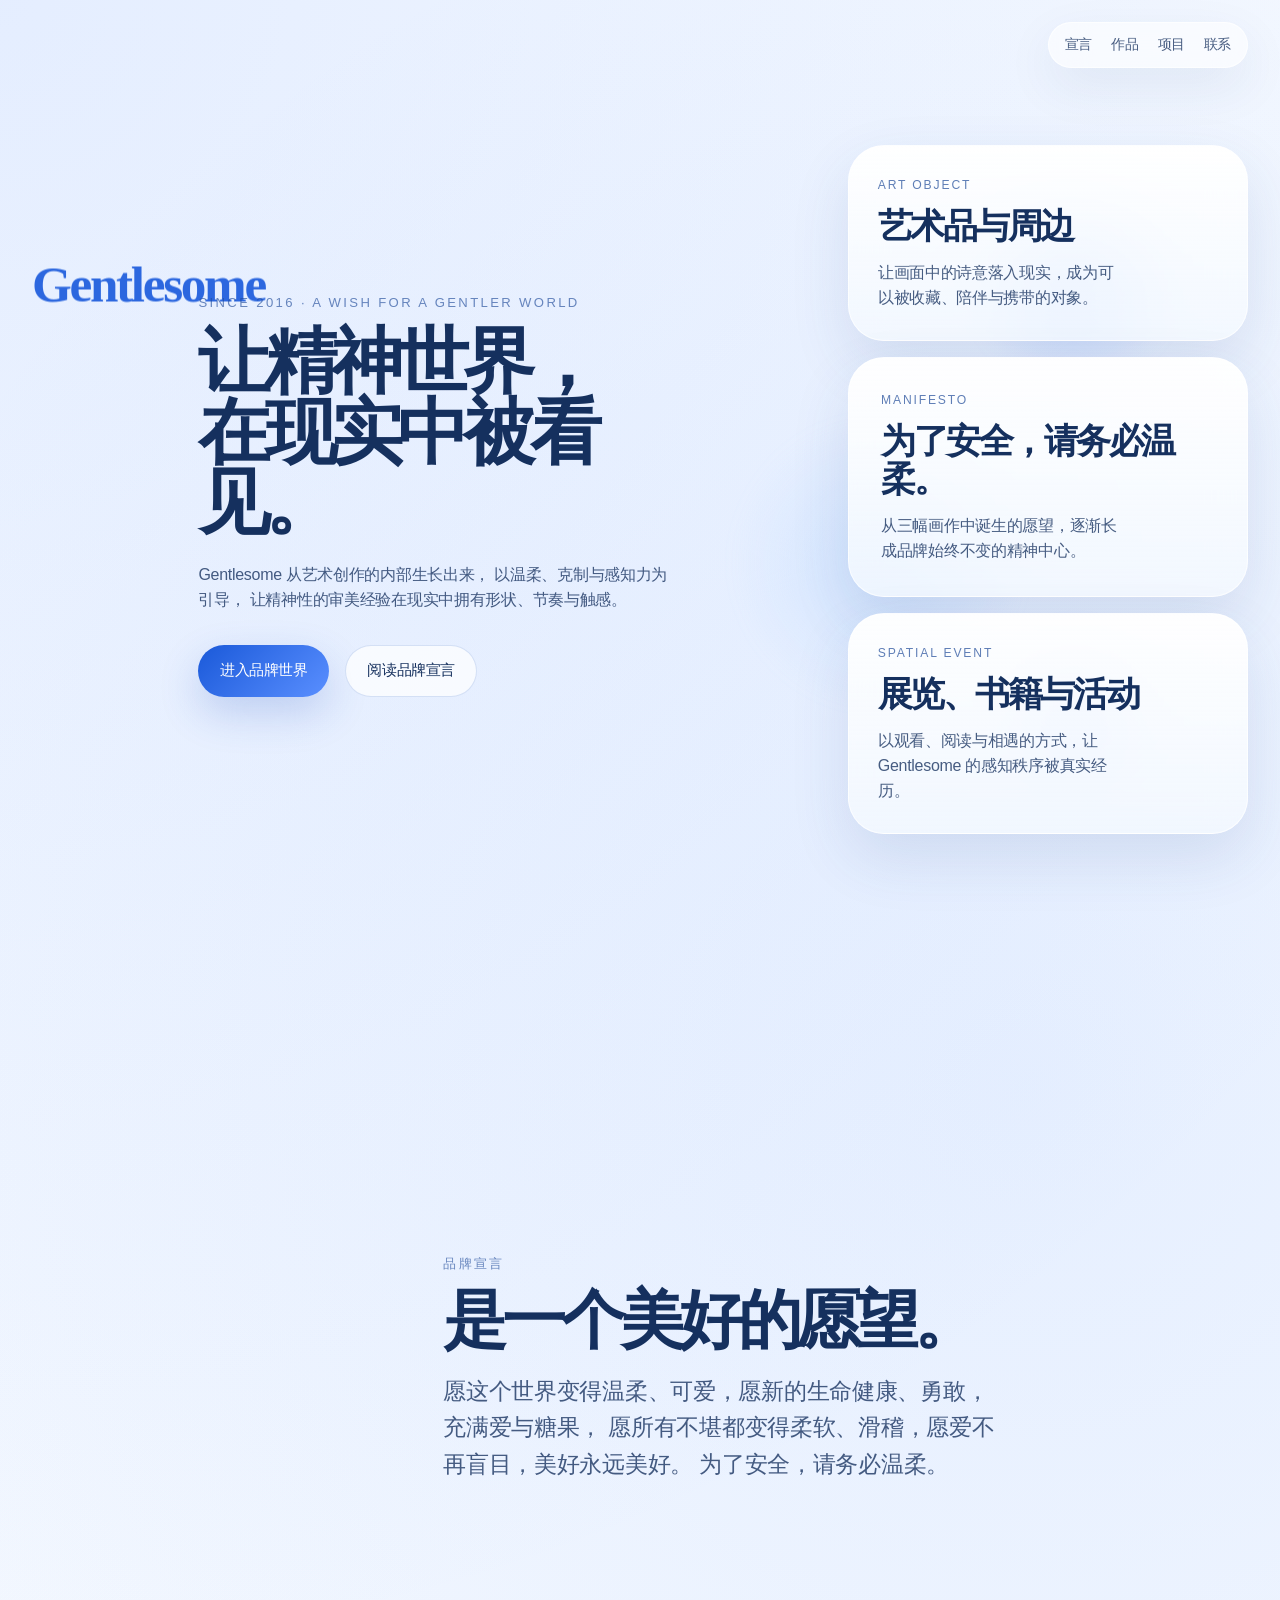
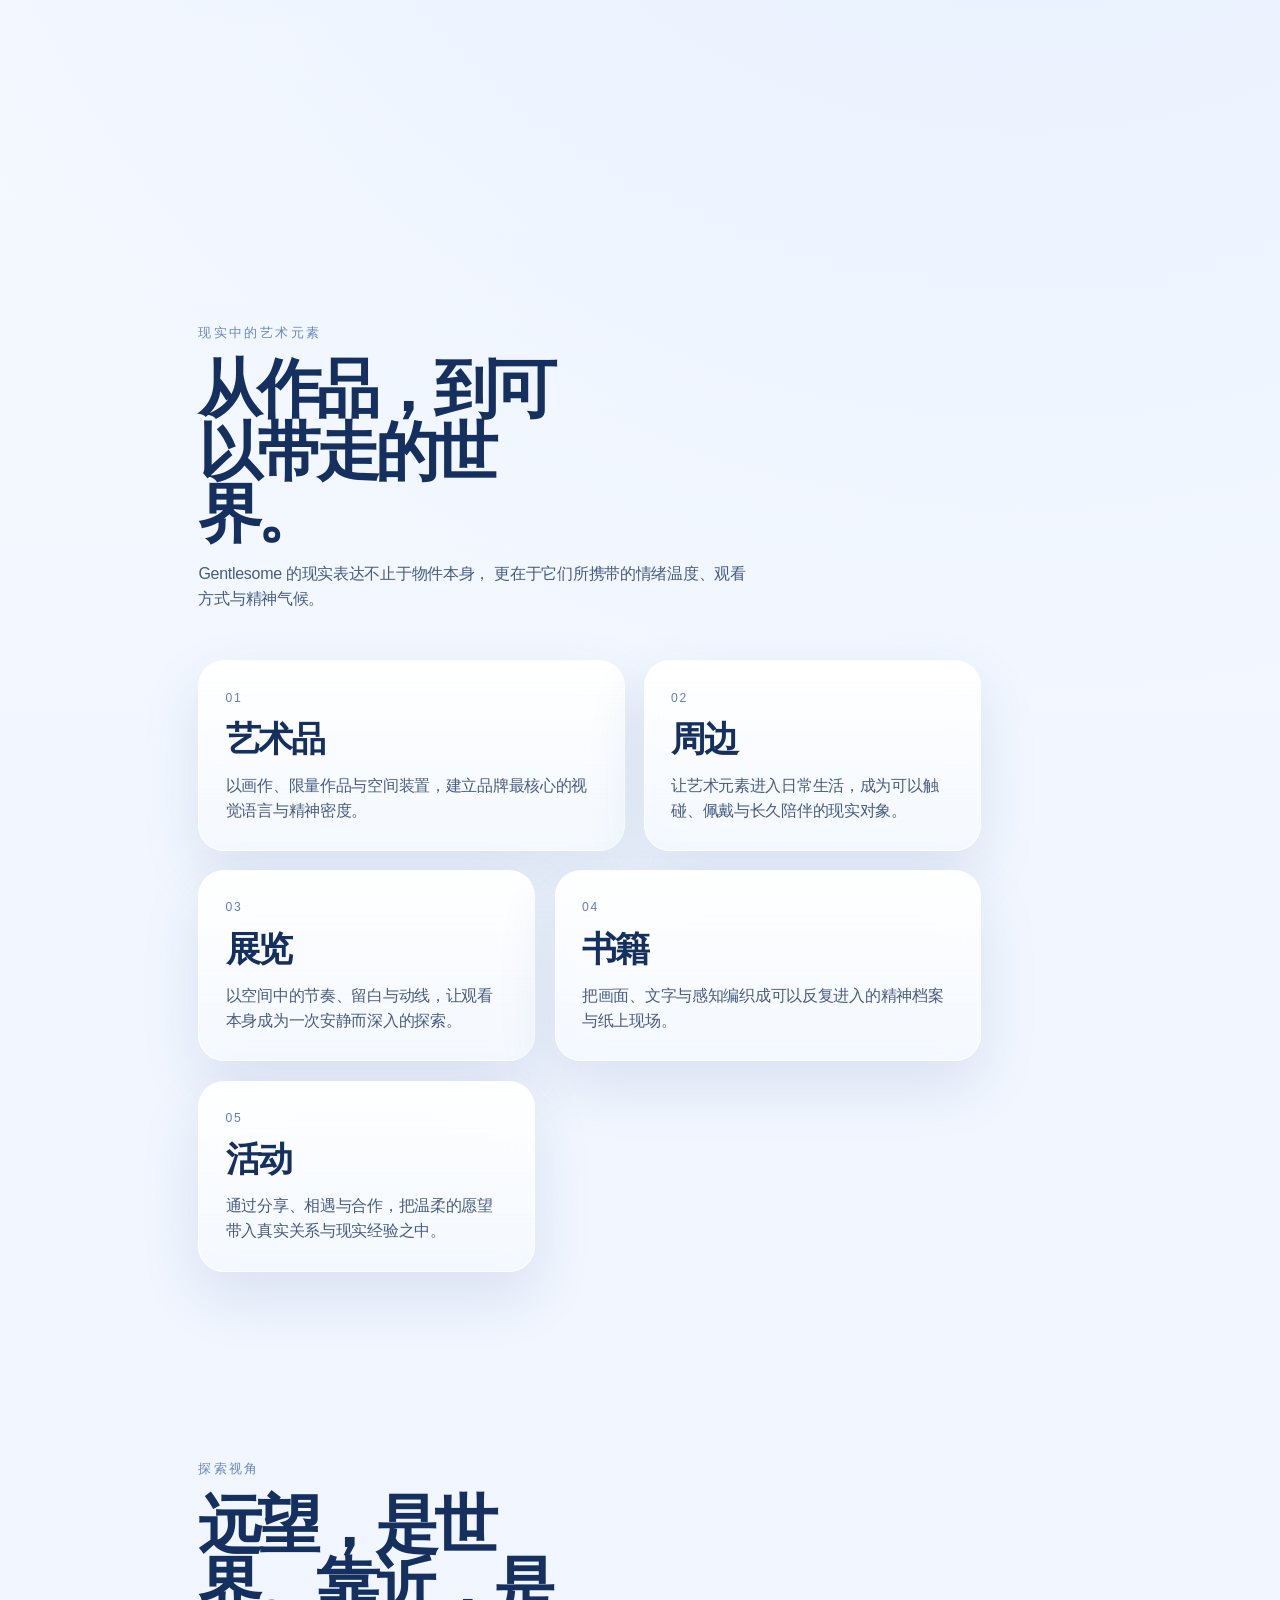
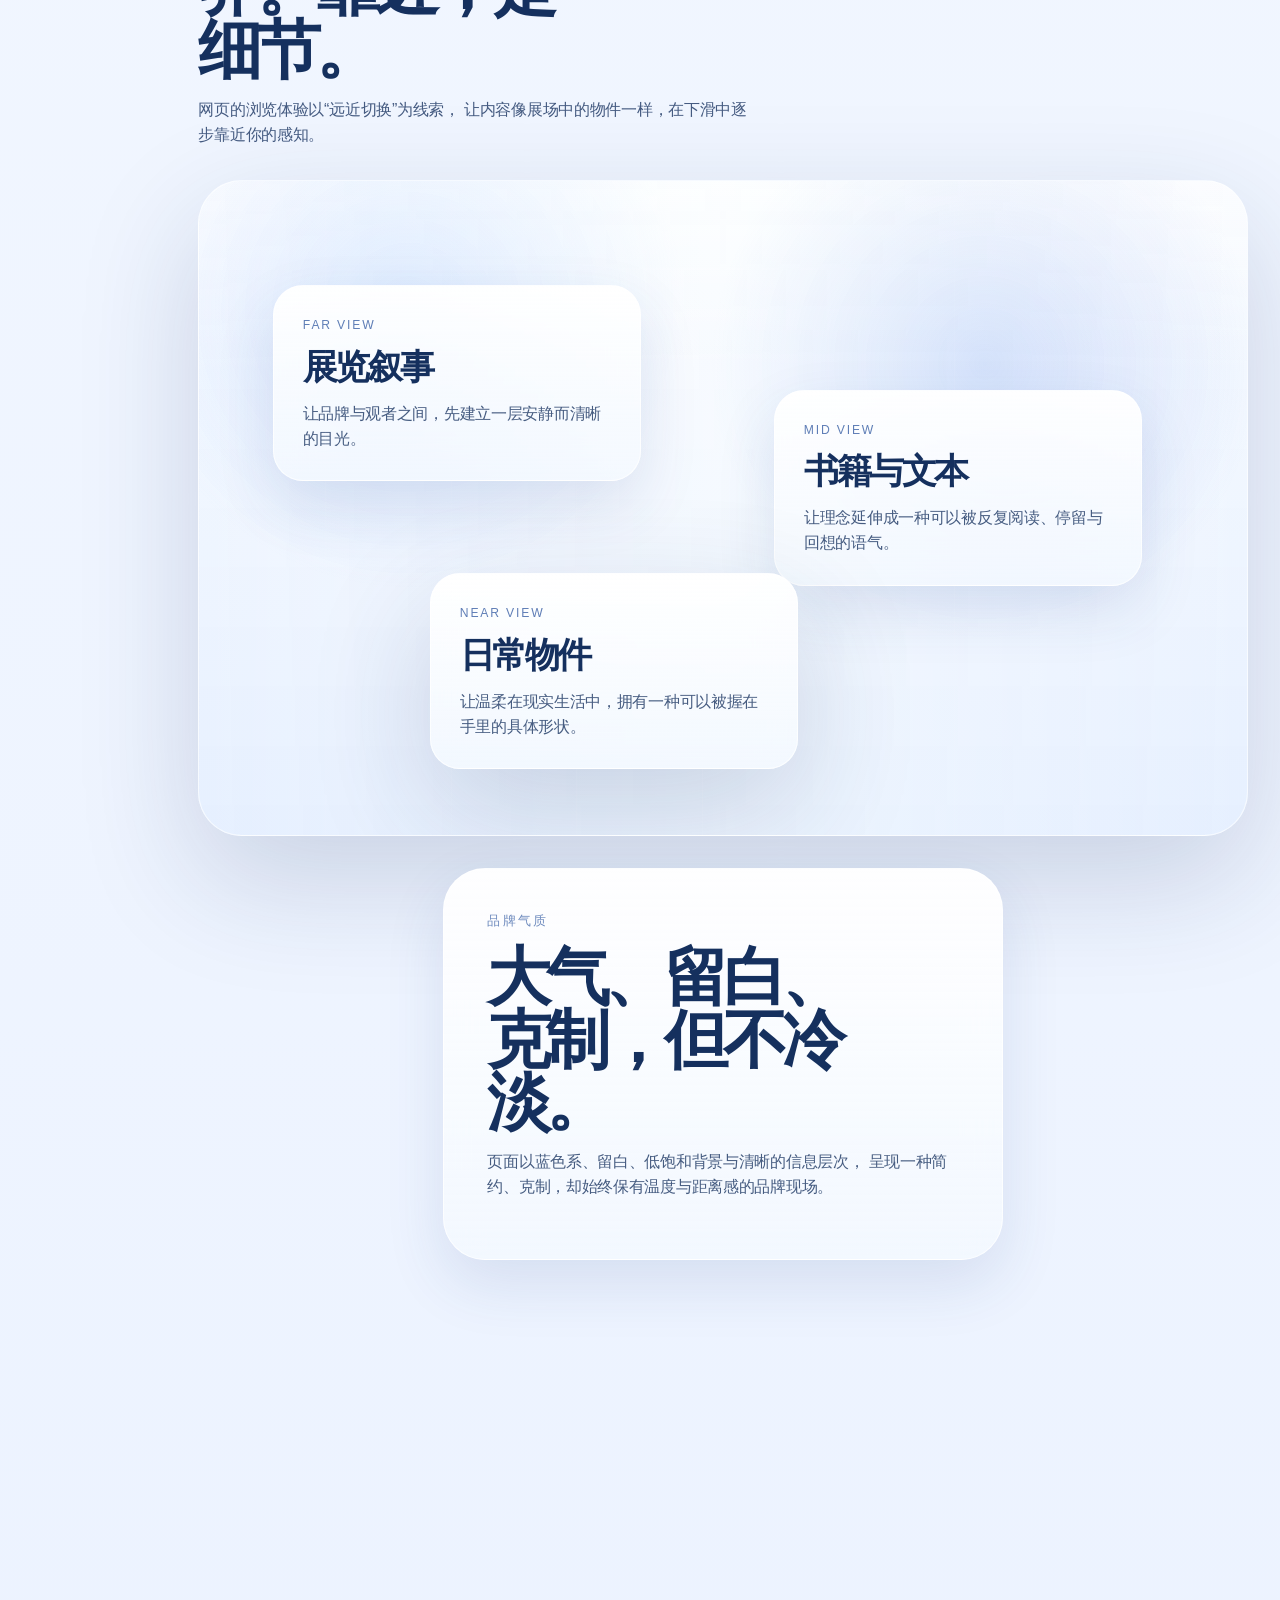
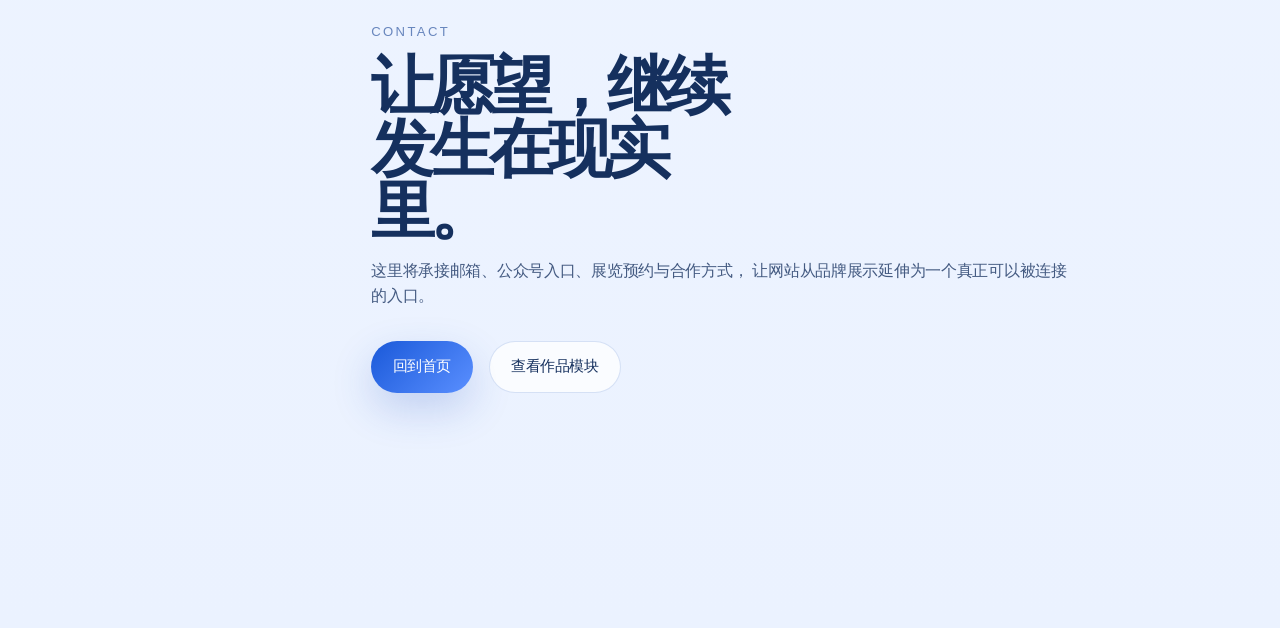
==== index.html @ b2b88ba8 "Initial website commit" ====
<!DOCTYPE html>
<html lang="zh-CN">
  <head>
    <meta charset="UTF-8" />
    <meta name="viewport" content="width=device-width, initial-scale=1.0" />
    <title>Gentlesome</title>
    <meta
      name="description"
      content="Gentlesome 以艺术为引导，将精神文化与现实表达编织成温柔、克制而有感知力的品牌世界。"
    />
    <link rel="stylesheet" href="styles.css" />
  </head>
  <body>
    <a
      class="logo"
      href="login.html"
      aria-label="进入 Gentlesome 个人空间登录页"
      data-logo="Gentlesome"
    >Gentlesome</a>

    <header class="site-header">
      <nav class="site-nav" aria-label="主导航">
        <a href="#manifesto">宣言</a>
        <a href="#collections">作品</a>
        <a href="#projects">项目</a>
        <a href="#contact">联系</a>
      </nav>
    </header>

    <main id="top">
      <section class="panel hero">
        <div class="hero-copy reveal">
          <p class="eyebrow">Since 2016 · A Wish For A Gentler World</p>
          <h1>
            <span>让精神世界，</span>
            <span>在现实中被看见。</span>
          </h1>
          <p class="lead">
            Gentlesome 从艺术创作的内部生长出来，
            以温柔、克制与感知力为引导，
            让精神性的审美经验在现实中拥有形状、节奏与触感。
          </p>
          <div class="hero-actions">
            <a class="button button-primary" href="#collections">进入品牌世界</a>
            <a class="button button-secondary" href="#manifesto">阅读品牌宣言</a>
          </div>
        </div>

        <div class="hero-stage" aria-hidden="true">
          <div class="orb orb-a"></div>
          <div class="orb orb-b"></div>
          <div class="orb orb-c"></div>

          <article class="frame frame-left depth-layer reveal" data-speed="0.11">
            <span class="frame-label">Art Object</span>
            <h2>艺术品与周边</h2>
            <p>让画面中的诗意落入现实，成为可以被收藏、陪伴与携带的对象。</p>
          </article>

          <article class="frame frame-center depth-layer reveal" data-speed="0.18">
            <span class="frame-label">Manifesto</span>
            <h2>为了安全，请务必温柔。</h2>
            <p>从三幅画作中诞生的愿望，逐渐长成品牌始终不变的精神中心。</p>
          </article>

          <article class="frame frame-right depth-layer reveal" data-speed="0.14">
            <span class="frame-label">Spatial Event</span>
            <h2>展览、书籍与活动</h2>
            <p>以观看、阅读与相遇的方式，让 Gentlesome 的感知秩序被真实经历。</p>
          </article>
        </div>
      </section>

      <section class="panel manifesto" id="manifesto">
        <div class="section-copy reveal">
          <p class="eyebrow">品牌宣言</p>
          <h2>是一个美好的愿望。</h2>
          <p class="quote">
            愿这个世界变得温柔、可爱，愿新的生命健康、勇敢，充满爱与糖果，
            愿所有不堪都变得柔软、滑稽，愿爱不再盲目，美好永远美好。
            为了安全，请务必温柔。
          </p>
        </div>
      </section>

      <section class="panel collections" id="collections">
        <div class="section-copy reveal">
          <p class="eyebrow">现实中的艺术元素</p>
          <h2>从作品，到可以带走的世界。</h2>
          <p class="section-intro">
            Gentlesome 的现实表达不止于物件本身，
            更在于它们所携带的情绪温度、观看方式与精神气候。
          </p>
        </div>

        <div class="card-grid">
          <article class="feature-card reveal">
            <span class="feature-index">01</span>
            <h3>艺术品</h3>
            <p>以画作、限量作品与空间装置，建立品牌最核心的视觉语言与精神密度。</p>
          </article>

          <article class="feature-card reveal">
            <span class="feature-index">02</span>
            <h3>周边</h3>
            <p>让艺术元素进入日常生活，成为可以触碰、佩戴与长久陪伴的现实对象。</p>
          </article>

          <article class="feature-card reveal">
            <span class="feature-index">03</span>
            <h3>展览</h3>
            <p>以空间中的节奏、留白与动线，让观看本身成为一次安静而深入的探索。</p>
          </article>

          <article class="feature-card reveal">
            <span class="feature-index">04</span>
            <h3>书籍</h3>
            <p>把画面、文字与感知编织成可以反复进入的精神档案与纸上现场。</p>
          </article>

          <article class="feature-card reveal">
            <span class="feature-index">05</span>
            <h3>活动</h3>
            <p>通过分享、相遇与合作，把温柔的愿望带入真实关系与现实经验之中。</p>
          </article>
        </div>
      </section>

      <section class="panel perspective" id="projects">
        <div class="section-copy reveal">
          <p class="eyebrow">探索视角</p>
          <h2>远望，是世界。靠近，是细节。</h2>
          <p class="section-intro">
            网页的浏览体验以“远近切换”为线索，
            让内容像展场中的物件一样，在下滑中逐步靠近你的感知。
          </p>
        </div>

        <div class="perspective-stage">
          <article class="depth-card depth-card-far depth-layer reveal" data-speed="0.09">
            <span class="depth-kicker">Far View</span>
            <h3>展览叙事</h3>
            <p>让品牌与观者之间，先建立一层安静而清晰的目光。</p>
          </article>

          <article class="depth-card depth-card-mid depth-layer reveal" data-speed="0.14">
            <span class="depth-kicker">Mid View</span>
            <h3>书籍与文本</h3>
            <p>让理念延伸成一种可以被反复阅读、停留与回想的语气。</p>
          </article>

          <article class="depth-card depth-card-near depth-layer reveal" data-speed="0.2">
            <span class="depth-kicker">Near View</span>
            <h3>日常物件</h3>
            <p>让温柔在现实生活中，拥有一种可以被握在手里的具体形状。</p>
          </article>
        </div>
      </section>

      <section class="panel statement">
        <div class="statement-shell reveal">
          <p class="eyebrow">品牌气质</p>
          <h2>大气、留白、克制，但不冷淡。</h2>
          <p class="section-intro">
            页面以蓝色系、留白、低饱和背景与清晰的信息层次，
            呈现一种简约、克制，却始终保有温度与距离感的品牌现场。
          </p>
        </div>
      </section>

      <section class="panel contact" id="contact">
        <div class="section-copy reveal">
          <p class="eyebrow">Contact</p>
          <h2>让愿望，继续发生在现实里。</h2>
          <p class="section-intro">
            这里将承接邮箱、公众号入口、展览预约与合作方式，
            让网站从品牌展示延伸为一个真正可以被连接的入口。
          </p>
          <div class="hero-actions">
            <a class="button button-primary" href="#top">回到首页</a>
            <a class="button button-secondary" href="#collections">查看作品模块</a>
          </div>
        </div>
      </section>
    </main>

    <script src="script.js"></script>
  </body>
</html>
---- styles.css ----
:root {
  --ink: #15305e;
  --ink-soft: rgba(21, 48, 94, 0.78);
  --blue: #2c67df;
  --blue-deep: #0f2c61;
  --line: rgba(39, 82, 163, 0.16);
  --line-strong: rgba(39, 82, 163, 0.32);
  --paper: rgba(255, 255, 255, 0.8);
  --paper-strong: rgba(255, 255, 255, 0.96);
  --sky-top: #f8fbff;
  --sky-bottom: #ebf2ff;
  --glow: rgba(98, 143, 255, 0.22);
  --shadow-soft: 0 24px 60px rgba(42, 74, 138, 0.12);
  --shadow-deep: 0 42px 120px rgba(27, 51, 101, 0.18);
  --radius-xl: 36px;
  --radius-lg: 26px;
  --radius-md: 20px;
  --max-width: 1200px;
}

* {
  box-sizing: border-box;
}

html {
  scroll-behavior: smooth;
}

body {
  margin: 0;
  min-width: 320px;
  font-family: "Avenir Next", "Helvetica Neue", "Segoe UI", sans-serif;
  color: var(--ink);
  letter-spacing: -0.018em;
  background:
    radial-gradient(circle at top left, rgba(88, 141, 255, 0.12), transparent 30%),
    radial-gradient(circle at 80% 20%, rgba(135, 177, 255, 0.14), transparent 28%),
    linear-gradient(180deg, var(--sky-top) 0%, var(--sky-bottom) 100%);
  overflow-x: hidden;
}

a {
  color: inherit;
  text-decoration: none;
}

main {
  position: relative;
  z-index: 1;
  width: 100%;
  padding-left: clamp(8.5rem, 13vw, 13rem);
  pointer-events: none;
}

.site-header {
  position: fixed;
  inset: 0;
  z-index: 30;
  pointer-events: none;
}

.logo {
  position: fixed;
  left: 2rem;
  top: 31.5%;
  display: inline-block;
  font-family: "Times New Roman", "Iowan Old Style", "Baskerville", serif;
  font-size: clamp(2.6rem, 4vw, 4.4rem);
  font-weight: 600;
  letter-spacing: -0.045em;
  line-height: 0.88;
  color: var(--blue);
  white-space: nowrap;
  transform: translateY(-50%);
  opacity: var(--logo-opacity, 1);
  filter: blur(var(--logo-blur, 0px));
  isolation: isolate;
  text-shadow: 0 0 0 rgba(125, 175, 255, 0);
  will-change: opacity, filter;
  z-index: 0;
  pointer-events: auto;
  transition:
    opacity 420ms cubic-bezier(0.22, 1, 0.36, 1),
    filter 420ms cubic-bezier(0.22, 1, 0.36, 1),
    color 240ms ease,
    text-shadow 320ms ease;
}

.logo::after {
  content: attr(data-logo);
  position: absolute;
  inset: 0;
  color: transparent;
  opacity: 0;
  pointer-events: none;
  background:
    linear-gradient(
      115deg,
      rgba(255, 255, 255, 0) 24%,
      rgba(255, 255, 255, 0.12) 40%,
      rgba(255, 255, 255, 0.72) 50%,
      rgba(177, 205, 255, 0.46) 58%,
      rgba(255, 255, 255, 0) 74%
    );
  background-size: 205% 100%;
  background-position: 140% 50%;
  -webkit-background-clip: text;
  background-clip: text;
}

.logo:hover,
.logo:focus-visible {
  color: #3a73e8;
  text-shadow:
    0 0 12px rgba(122, 171, 255, 0.24),
    0 0 28px rgba(86, 138, 255, 0.09);
}

.logo:hover::after,
.logo:focus-visible::after {
  animation: logo-shine 2.55s ease-in-out infinite;
}

.site-nav {
  position: absolute;
  top: 1.35rem;
  right: 2rem;
  display: flex;
  gap: 1.2rem;
  padding: 0.78rem 1rem;
  border-radius: 999px;
  font-size: 0.9rem;
  letter-spacing: -0.03em;
  color: var(--ink-soft);
  pointer-events: auto;
  backdrop-filter: blur(18px);
  background: rgba(255, 255, 255, 0.58);
  border: 1px solid rgba(255, 255, 255, 0.7);
  box-shadow: 0 18px 50px rgba(33, 63, 119, 0.08);
}

.site-nav a {
  position: relative;
}

.site-nav a::after {
  content: "";
  position: absolute;
  left: 0;
  bottom: -0.35rem;
  width: 100%;
  height: 1px;
  background: var(--blue);
  transform: scaleX(0);
  transform-origin: left;
  transition: transform 220ms ease;
}

.site-nav a:hover::after,
.site-nav a:focus-visible::after {
  transform: scaleX(1);
}

@keyframes logo-shine {
  0% {
    opacity: 0;
    background-position: 140% 50%;
  }

  16% {
    opacity: 0.4;
  }

  48% {
    opacity: 0.72;
    background-position: 20% 50%;
  }

  72% {
    opacity: 0;
    background-position: -28% 50%;
  }

  100% {
    opacity: 0;
    background-position: -28% 50%;
  }
}

.panel {
  position: relative;
  width: 100%;
  min-height: 100vh;
  padding: 7.75rem 2rem 4rem;
  pointer-events: none;
}

.panel > * {
  pointer-events: auto;
}

.hero {
  display: grid;
  grid-template-columns: minmax(0, 1fr) minmax(0, 1.1fr);
  gap: 3.2rem;
  align-items: center;
  max-width: var(--max-width);
  margin: 0 auto;
}

.hero-copy,
.section-copy,
.statement-shell {
  max-width: 560px;
}

.hero-copy {
  padding-top: 2rem;
}

.eyebrow {
  margin: 0 0 1rem;
  font-size: 0.82rem;
  letter-spacing: 0.18em;
  text-transform: uppercase;
  color: rgba(33, 76, 154, 0.65);
}

.hero h1,
.section-copy h2,
.statement-shell h2 {
  margin: 0;
  letter-spacing: -0.08em;
}

.hero h1 {
  font-size: clamp(3rem, 5.6vw, 5rem);
  line-height: 0.98;
  max-width: 11ch;
}

.hero h1 span {
  display: block;
}

.lead,
.section-intro,
.quote,
.frame p,
.feature-card p,
.depth-card p {
  font-size: 1rem;
  line-height: 1.56;
  color: var(--ink-soft);
}

.lead {
  max-width: 31rem;
  margin: 1.6rem 0 0;
}

.hero-actions {
  display: flex;
  flex-wrap: wrap;
  gap: 1rem;
  margin-top: 2rem;
}

.button {
  display: inline-flex;
  align-items: center;
  justify-content: center;
  min-height: 3rem;
  padding: 0.9rem 1.35rem;
  border-radius: 999px;
  font-size: 0.95rem;
  letter-spacing: -0.03em;
  transition:
    transform 220ms ease,
    box-shadow 220ms ease,
    background 220ms ease;
}

.button:hover,
.button:focus-visible {
  transform: translateY(-2px);
}

.button-primary {
  color: #fff;
  background: linear-gradient(135deg, #1a59d9, #5a8fff);
  box-shadow: 0 16px 40px rgba(42, 88, 189, 0.22);
}

.button-secondary {
  color: var(--ink);
  background: rgba(255, 255, 255, 0.72);
  border: 1px solid rgba(45, 99, 201, 0.18);
}

.hero-stage {
  position: relative;
  min-height: auto;
  padding: 1.2rem 0 0;
  display: grid;
  gap: 1rem;
  justify-items: end;
}

.orb {
  position: absolute;
  border-radius: 50%;
  filter: blur(10px);
}

.orb-a {
  top: 5%;
  right: 12%;
  width: 14rem;
  height: 14rem;
  background: radial-gradient(circle, rgba(116, 164, 255, 0.38), transparent 70%);
}

.orb-b {
  bottom: 18%;
  left: 2%;
  width: 18rem;
  height: 18rem;
  background: radial-gradient(circle, rgba(156, 201, 255, 0.28), transparent 72%);
}

.orb-c {
  bottom: 6%;
  right: 16%;
  width: 11rem;
  height: 11rem;
  background: radial-gradient(circle, rgba(64, 119, 235, 0.24), transparent 68%);
}

.frame,
.depth-card,
.statement-shell,
.feature-card {
  backdrop-filter: blur(18px);
  background:
    linear-gradient(180deg, rgba(255, 255, 255, 0.96), rgba(244, 249, 255, 0.78));
  border: 1px solid rgba(255, 255, 255, 0.72);
  box-shadow: var(--shadow-soft);
}

.frame {
  position: relative;
  width: min(25rem, 100%);
  padding: 1.8rem;
  border-radius: var(--radius-xl);
  overflow: hidden;
  transition:
    box-shadow 240ms ease,
    border-color 240ms ease;
}

.frame-left {
  left: auto;
  top: auto;
  z-index: auto;
  --base-transform: none;
}

.frame-center {
  left: auto;
  top: auto;
  padding: 2rem;
  width: min(25rem, 100%);
  z-index: auto;
  --base-transform: none;
}

.frame-right {
  left: auto;
  top: auto;
  right: auto;
  bottom: auto;
  z-index: auto;
  --base-transform: none;
}

.frame-label,
.depth-kicker,
.feature-index {
  display: inline-block;
  font-size: 0.76rem;
  letter-spacing: 0.15em;
  text-transform: uppercase;
  color: rgba(33, 76, 154, 0.72);
}

.frame h2,
.feature-card h3,
.depth-card h3 {
  margin: 0.9rem 0 0;
  font-size: clamp(1.6rem, 3vw, 2.2rem);
  line-height: 1.08;
  letter-spacing: -0.07em;
}

.frame p,
.feature-card p,
.depth-card p {
  margin: 1rem 0 0;
}

.frame p {
  max-width: 15rem;
}

.manifesto,
.statement,
.contact {
  display: flex;
  align-items: center;
  justify-content: center;
}

.section-copy h2,
.statement-shell h2 {
  font-size: clamp(2.8rem, 5vw, 5rem);
  line-height: 0.98;
  max-width: 11ch;
}

.quote {
  max-width: 42rem;
  margin-top: 1.35rem;
  font-size: clamp(1.1rem, 2vw, 1.45rem);
}

.manifesto .section-copy h2 {
  max-width: none;
  white-space: nowrap;
}

.collections {
  max-width: var(--max-width);
  margin: 0 auto;
}

.card-grid {
  margin-top: 3rem;
  display: grid;
  grid-template-columns: repeat(12, minmax(0, 1fr));
  gap: 1.2rem;
}

.feature-card {
  padding: 1.65rem;
  border-radius: var(--radius-lg);
}

.feature-card:nth-child(1),
.feature-card:nth-child(4) {
  grid-column: span 5;
}

.feature-card:nth-child(2),
.feature-card:nth-child(3),
.feature-card:nth-child(5) {
  grid-column: span 4;
}

.perspective {
  max-width: var(--max-width);
  margin: 0 auto;
  min-height: auto;
  padding-bottom: 1.5rem;
}

.perspective-stage {
  position: relative;
  min-height: 41rem;
  margin-top: 2rem;
  border-radius: 44px;
  overflow: hidden;
  background:
    radial-gradient(circle at 20% 20%, rgba(144, 185, 255, 0.32), transparent 28%),
    radial-gradient(circle at 75% 28%, rgba(77, 127, 235, 0.24), transparent 30%),
    linear-gradient(180deg, rgba(251, 253, 255, 0.86), rgba(228, 239, 255, 0.9));
  border: 1px solid rgba(255, 255, 255, 0.62);
  box-shadow: var(--shadow-deep);
}

.perspective-stage::before,
.perspective-stage::after {
  content: "";
  position: absolute;
  inset: 0;
  pointer-events: none;
}

.perspective-stage::before {
  background:
    linear-gradient(180deg, rgba(255, 255, 255, 0.18), transparent 30%),
    linear-gradient(90deg, transparent 0%, rgba(255, 255, 255, 0.3) 50%, transparent 100%);
}

.perspective-stage::after {
  background:
    repeating-linear-gradient(
      90deg,
      rgba(255, 255, 255, 0.12) 0,
      rgba(255, 255, 255, 0.12) 1px,
      transparent 1px,
      transparent 12%
    );
  opacity: 0.45;
}

.depth-card {
  position: absolute;
  width: min(23rem, calc(100% - 2.5rem));
  padding: 1.8rem;
  border-radius: 30px;
}

.depth-card-far {
  left: 7%;
  top: 16%;
  --base-transform: translate3d(0, 0, -120px) scale(0.96);
}

.depth-card-mid {
  right: 10%;
  top: 32%;
  --base-transform: translate3d(0, 0, -30px) scale(1);
}

.depth-card-near {
  left: 22%;
  bottom: 10%;
  --base-transform: translate3d(0, 0, 20px) scale(1.04);
  box-shadow: var(--shadow-deep);
}

.statement-shell {
  width: min(100%, 64rem);
  padding: 2.7rem;
  border-radius: 42px;
}

.statement {
  min-height: auto;
  padding-top: 0.5rem;
  padding-bottom: 4.25rem;
}

.contact .section-copy {
  max-width: 44rem;
}

.depth-layer {
  transform: var(--base-transform);
  will-change: auto;
}

.reveal {
  opacity: 0;
  transform: translateY(34px);
  transition:
    opacity 700ms ease,
    transform 700ms cubic-bezier(0.2, 0.7, 0.1, 1);
}

.reveal.is-visible {
  opacity: 1;
  transform: translateY(0);
}

@media (max-width: 1100px) {
  main {
    padding-left: 0;
  }

  .logo {
    left: 1.4rem;
    font-size: clamp(2.1rem, 5vw, 3.2rem);
  }

  .site-nav {
    right: 1.4rem;
  }

  .hero {
    grid-template-columns: 1fr;
  }

  .hero-stage {
    min-height: 34rem;
    padding: 0;
  }

  .frame {
    width: min(23rem, 92%);
  }

  .card-grid {
    grid-template-columns: repeat(2, minmax(0, 1fr));
  }

  .feature-card,
  .feature-card:nth-child(1),
  .feature-card:nth-child(2),
  .feature-card:nth-child(3),
  .feature-card:nth-child(4),
  .feature-card:nth-child(5) {
    grid-column: span 1;
  }
}

@media (max-width: 760px) {
  .site-header {
    top: 0;
    bottom: auto;
    display: flex;
    align-items: center;
    justify-content: flex-end;
    padding: 1rem 1rem 1rem 7rem;
    pointer-events: auto;
    backdrop-filter: blur(18px);
    background: linear-gradient(180deg, rgba(248, 251, 255, 0.84), rgba(248, 251, 255, 0.32));
    border-bottom: 1px solid rgba(255, 255, 255, 0.28);
  }

  .site-nav {
    position: static;
    gap: 0.8rem;
    font-size: 0.82rem;
    padding: 0;
    border: 0;
    background: transparent;
    box-shadow: none;
    backdrop-filter: none;
  }

  .panel {
    padding: 7rem 1rem 3.5rem;
  }

  .logo {
    position: fixed;
    left: 1rem;
    top: 1.1rem;
    transform: none;
    z-index: 31;
    opacity: 1;
    filter: none;
    font-size: 1.85rem;
    line-height: 0.92;
  }

  .hero h1 {
    max-width: 100%;
  }

  .hero-stage {
    min-height: 30rem;
  }

  .frame {
    position: relative;
    width: 100%;
    left: auto;
    right: auto;
    top: auto;
    bottom: auto;
    margin-bottom: 1rem;
  }

  .frame-center {
    transform: none;
  }

  .hero-stage {
    display: flex;
    flex-direction: column;
  }

  .orb {
    display: none;
  }

  .perspective-stage {
    min-height: auto;
    padding: 1rem;
  }

  .depth-card {
    position: relative;
    inset: auto;
    width: 100%;
    margin-bottom: 1rem;
  }

  .statement-shell {
    padding: 2rem 1.3rem;
  }
}

@media (prefers-reduced-motion: reduce) {
  html {
    scroll-behavior: auto;
  }

  .reveal,
  .button,
  .depth-layer,
  .site-nav a::after {
    transition: none;
  }

  .depth-layer,
  .reveal,
  .reveal.is-visible {
    transform: none;
    opacity: 1;
  }
}
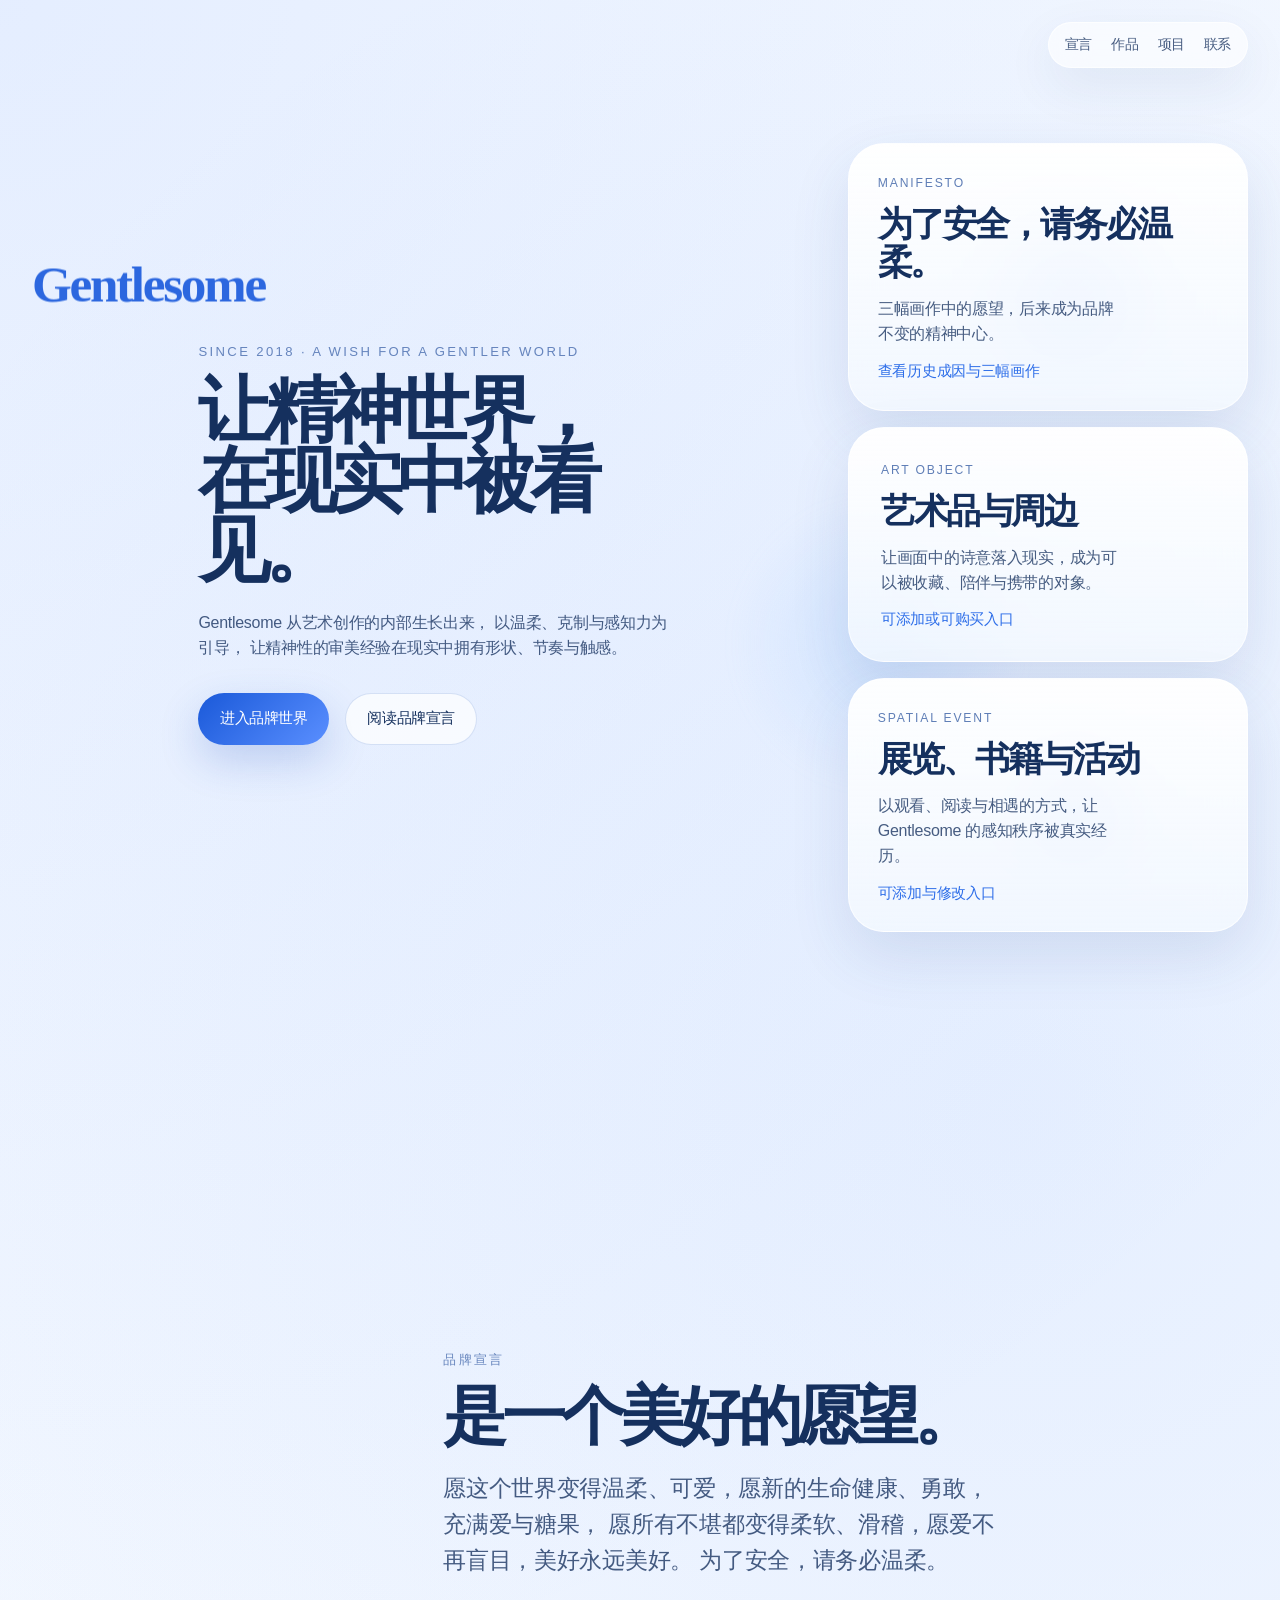
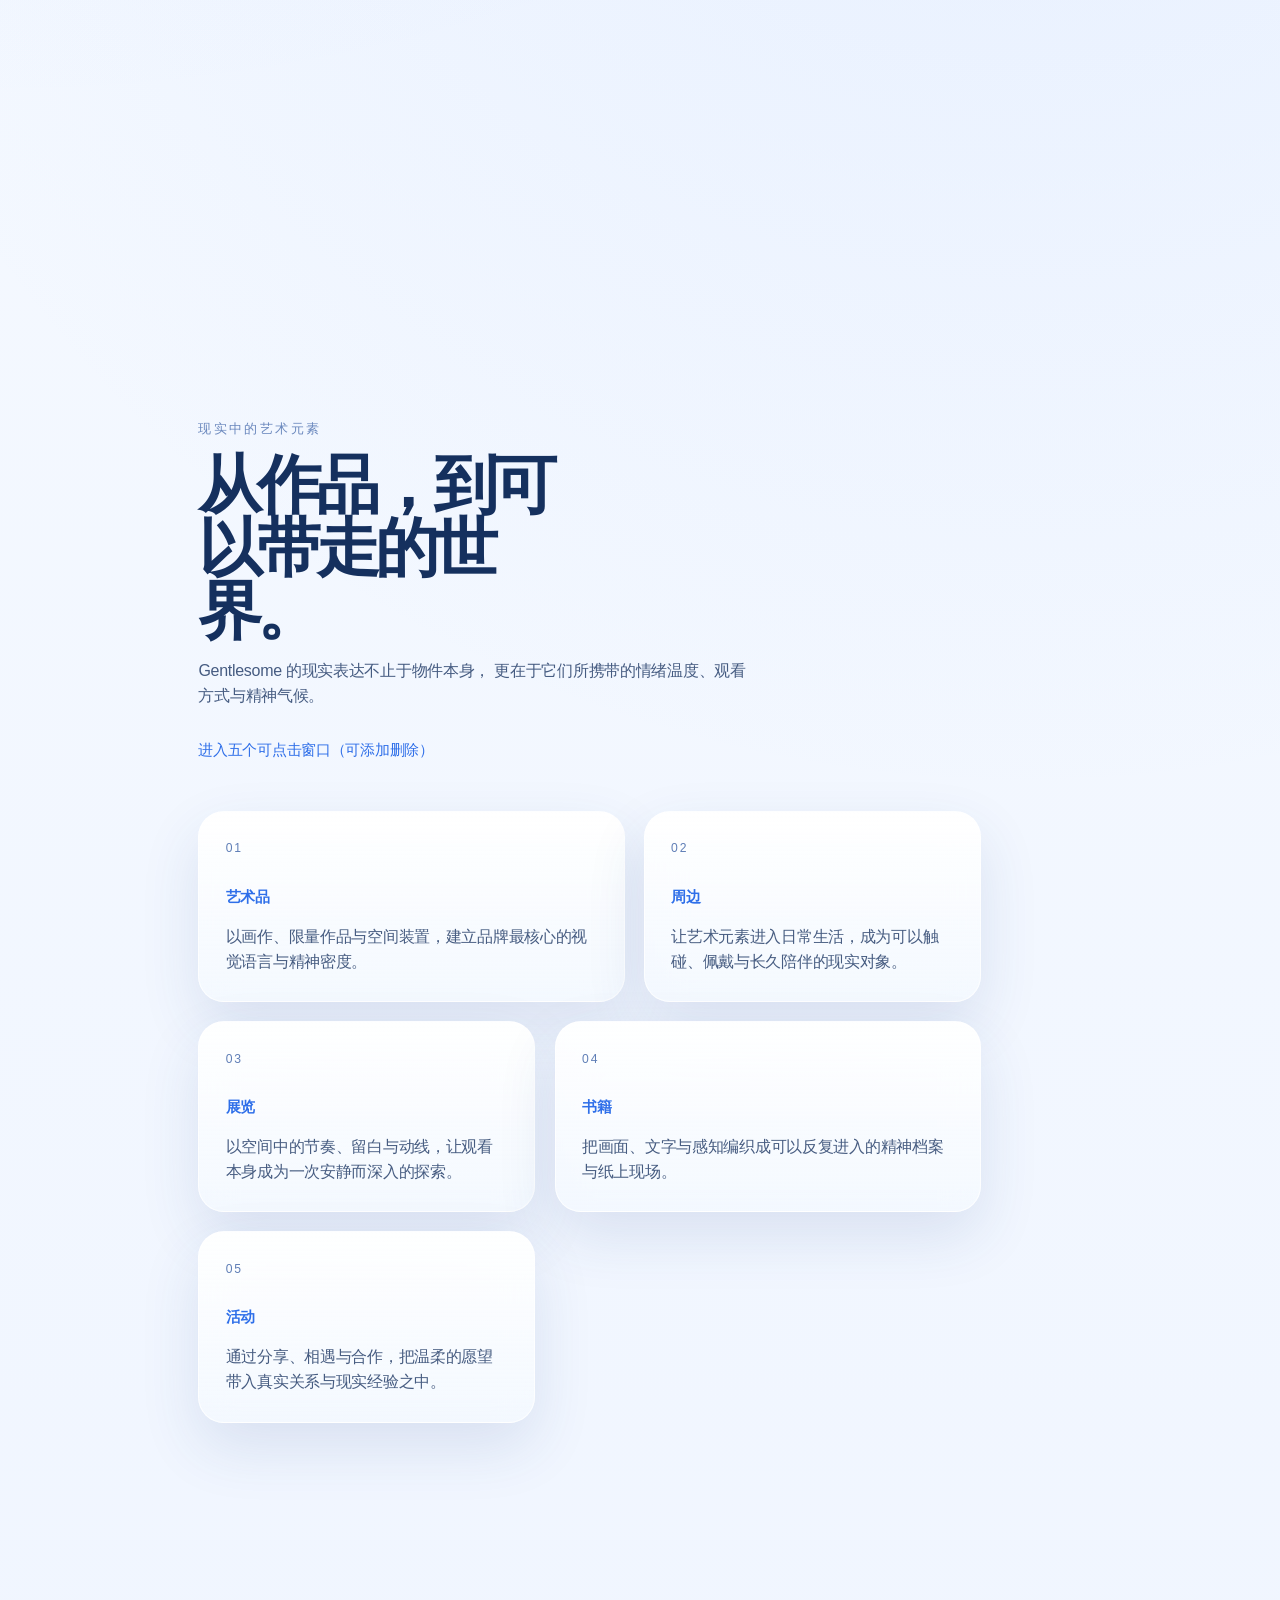
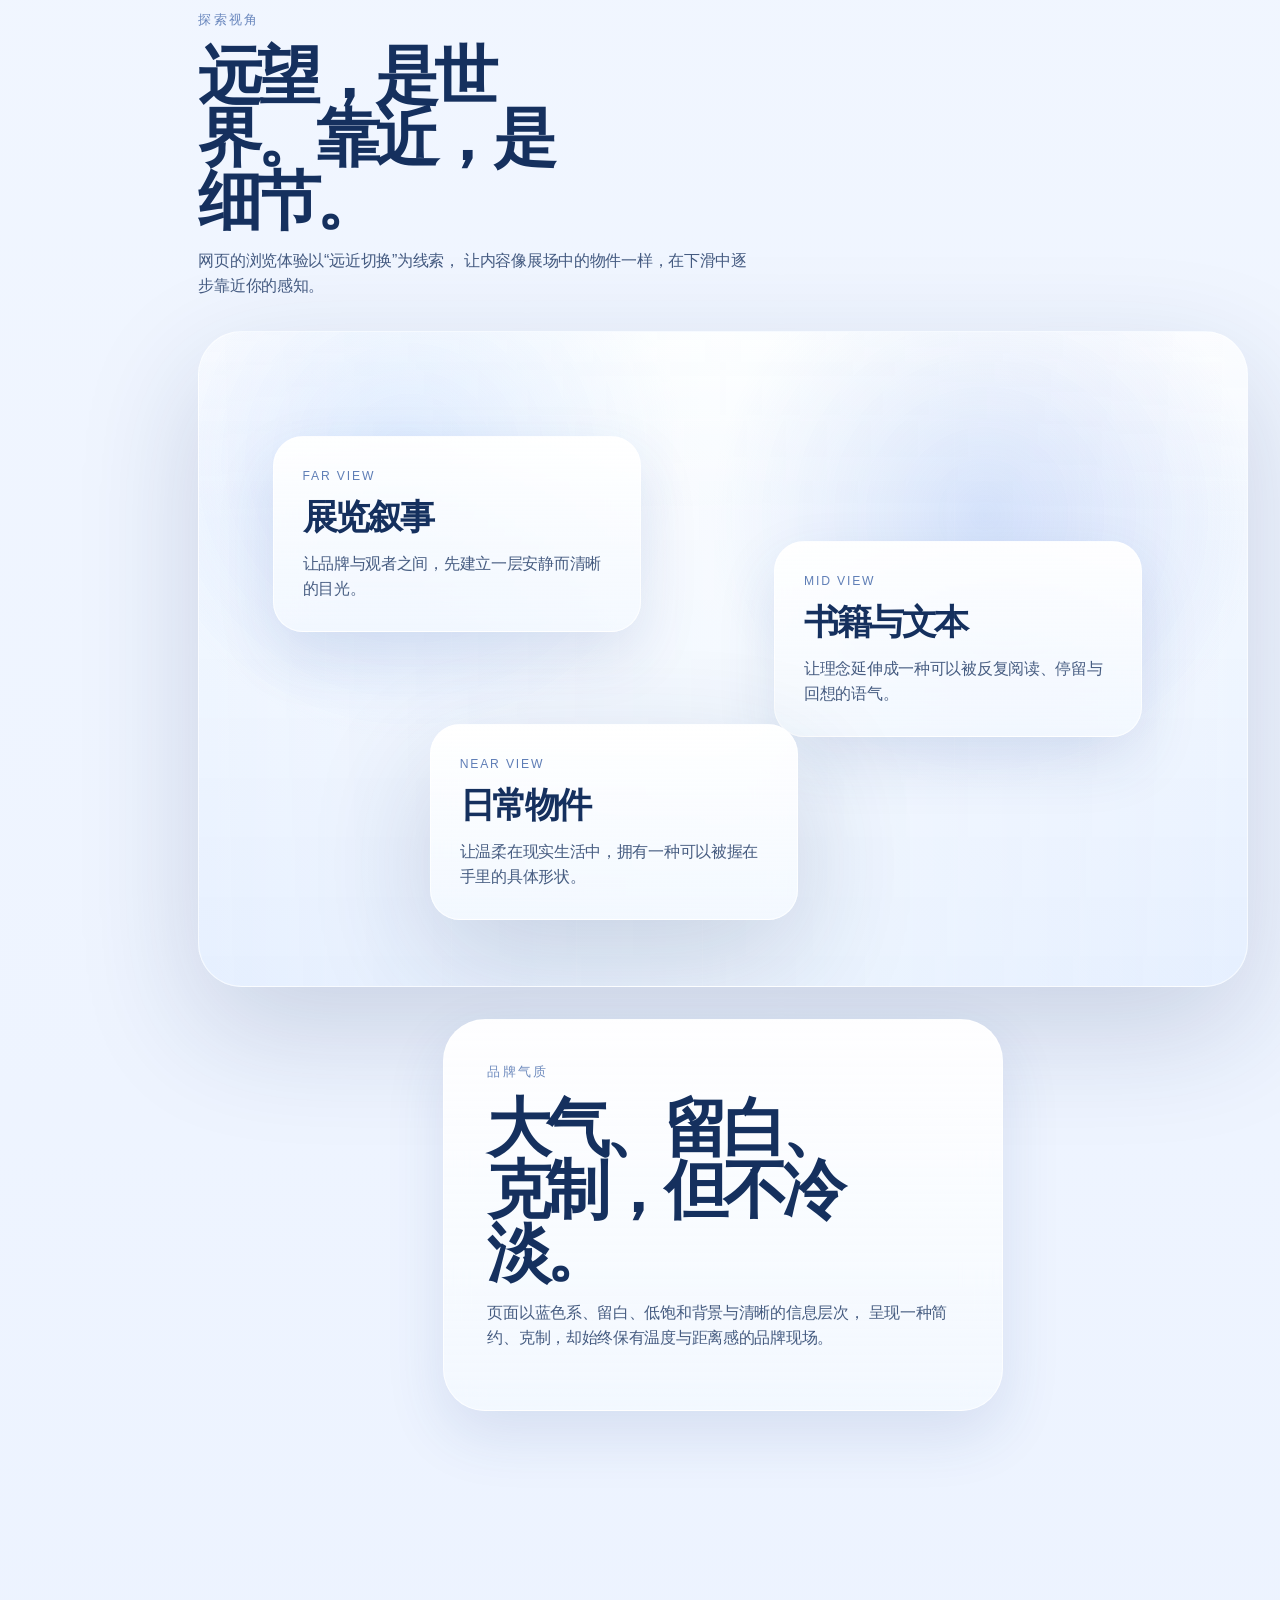
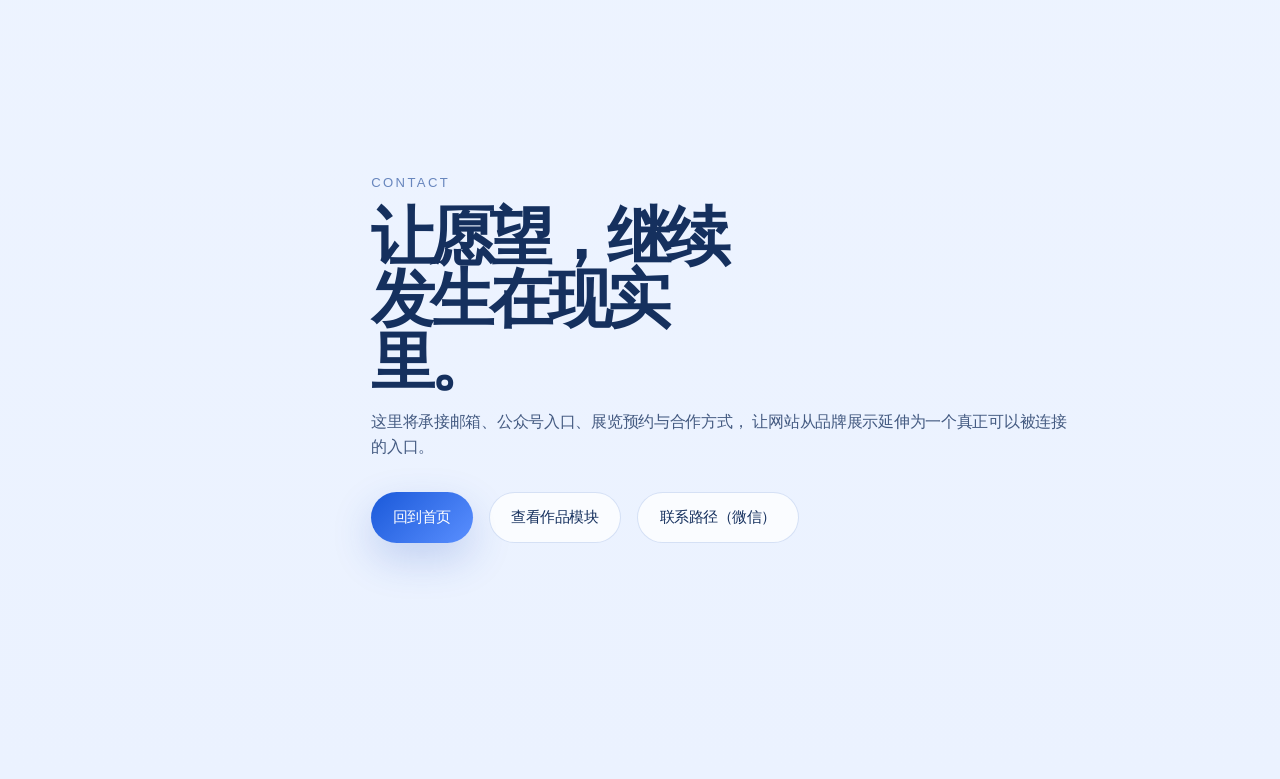
==== commit e9836e9f: "Update website content and interaction refinements" ====
--- a/index.html
+++ b/index.html
@@ -11,12 +11,7 @@
     <link rel="stylesheet" href="styles.css" />
   </head>
   <body>
-    <a
-      class="logo"
-      href="login.html"
-      aria-label="进入 Gentlesome 个人空间登录页"
-      data-logo="Gentlesome"
-    >Gentlesome</a>
+    <a class="logo" href="./index.html" aria-label="返回 Gentlesome 首页" data-logo="Gentlesome">Gentlesome</a>
 
     <header class="site-header">
       <nav class="site-nav" aria-label="主导航">
@@ -30,7 +25,7 @@
     <main id="top">
       <section class="panel hero">
         <div class="hero-copy reveal">
-          <p class="eyebrow">Since 2016 · A Wish For A Gentler World</p>
+          <p class="eyebrow">SINCE 2018 · A WISH FOR A GENTLER WORLD</p>
           <h1>
             <span>让精神世界，</span>
             <span>在现实中被看见。</span>
@@ -52,21 +47,24 @@
           <div class="orb orb-c"></div>
 
           <article class="frame frame-left depth-layer reveal" data-speed="0.11">
+            <span class="frame-label">Manifesto</span>
+            <h2>为了安全，请务必温柔。</h2>
+            <p>三幅画作中的愿望，后来成为品牌不变的精神中心。</p>
+            <a class="card-link" href="./history.html">查看历史成因与三幅画作</a>
+          </article>
+
+          <article class="frame frame-center depth-layer reveal" data-speed="0.18">
             <span class="frame-label">Art Object</span>
             <h2>艺术品与周边</h2>
             <p>让画面中的诗意落入现实，成为可以被收藏、陪伴与携带的对象。</p>
-          </article>
-
-          <article class="frame frame-center depth-layer reveal" data-speed="0.18">
-            <span class="frame-label">Manifesto</span>
-            <h2>为了安全，请务必温柔。</h2>
-            <p>从三幅画作中诞生的愿望，逐渐长成品牌始终不变的精神中心。</p>
+            <a class="card-link" href="./objects-store.html">可添加或可购买入口</a>
           </article>
 
           <article class="frame frame-right depth-layer reveal" data-speed="0.14">
             <span class="frame-label">Spatial Event</span>
             <h2>展览、书籍与活动</h2>
             <p>以观看、阅读与相遇的方式，让 Gentlesome 的感知秩序被真实经历。</p>
+            <a class="card-link" href="./programs.html">可添加与修改入口</a>
           </article>
         </div>
       </section>
@@ -91,36 +89,39 @@
             Gentlesome 的现实表达不止于物件本身，
             更在于它们所携带的情绪温度、观看方式与精神气候。
           </p>
+          <p class="section-intro section-entry">
+            <a class="card-link" href="./carry-world.html">进入五个可点击窗口（可添加删除）</a>
+          </p>
         </div>
 
         <div class="card-grid">
           <article class="feature-card reveal">
             <span class="feature-index">01</span>
-            <h3>艺术品</h3>
+            <h3><a class="card-link" href="./carry-world.html#item-1">艺术品</a></h3>
             <p>以画作、限量作品与空间装置，建立品牌最核心的视觉语言与精神密度。</p>
           </article>
 
           <article class="feature-card reveal">
             <span class="feature-index">02</span>
-            <h3>周边</h3>
+            <h3><a class="card-link" href="./carry-world.html#item-2">周边</a></h3>
             <p>让艺术元素进入日常生活，成为可以触碰、佩戴与长久陪伴的现实对象。</p>
           </article>
 
           <article class="feature-card reveal">
             <span class="feature-index">03</span>
-            <h3>展览</h3>
+            <h3><a class="card-link" href="./carry-world.html#item-3">展览</a></h3>
             <p>以空间中的节奏、留白与动线，让观看本身成为一次安静而深入的探索。</p>
           </article>
 
           <article class="feature-card reveal">
             <span class="feature-index">04</span>
-            <h3>书籍</h3>
+            <h3><a class="card-link" href="./carry-world.html#item-4">书籍</a></h3>
             <p>把画面、文字与感知编织成可以反复进入的精神档案与纸上现场。</p>
           </article>
 
           <article class="feature-card reveal">
             <span class="feature-index">05</span>
-            <h3>活动</h3>
+            <h3><a class="card-link" href="./carry-world.html#item-5">活动</a></h3>
             <p>通过分享、相遇与合作，把温柔的愿望带入真实关系与现实经验之中。</p>
           </article>
         </div>
@@ -179,10 +180,25 @@
           <div class="hero-actions">
             <a class="button button-primary" href="#top">回到首页</a>
             <a class="button button-secondary" href="#collections">查看作品模块</a>
+            <button class="button button-secondary" type="button" data-open-contact>
+              联系路径（微信）
+            </button>
           </div>
         </div>
       </section>
     </main>
+
+    <div class="contact-modal" data-contact-modal hidden>
+      <div class="contact-backdrop" data-close-contact></div>
+      <section class="contact-panel" role="dialog" aria-modal="true" aria-labelledby="contact-title">
+        <button type="button" class="contact-close" aria-label="关闭" data-close-contact>
+          ×
+        </button>
+        <p class="contact-kicker">Contact Path</p>
+        <h2 id="contact-title">微信联系方式</h2>
+        <p class="contact-id">Gentles_jin7</p>
+      </section>
+    </div>
 
     <script src="script.js"></script>
   </body>
--- a/styles.css
+++ b/styles.css
@@ -413,6 +413,23 @@
   max-width: 15rem;
 }
 
+.card-link {
+  display: inline-block;
+  margin-top: 0.9rem;
+  color: #2f6fe9;
+  font-size: 0.93rem;
+  letter-spacing: -0.02em;
+  transition:
+    color 360ms ease,
+    opacity 360ms ease;
+}
+
+.card-link:hover,
+.card-link:focus-visible {
+  color: #4b86f2;
+  opacity: 0.86;
+}
+
 .manifesto,
 .statement,
 .contact {
@@ -574,6 +591,314 @@
   transform: translateY(0);
 }
 
+.contact-modal[hidden] {
+  display: none;
+}
+
+.contact-modal {
+  position: fixed;
+  inset: 0;
+  z-index: 80;
+}
+
+.contact-backdrop {
+  position: absolute;
+  inset: 0;
+  background: rgba(11, 23, 48, 0.18);
+  backdrop-filter: blur(4px);
+}
+
+.contact-panel {
+  position: relative;
+  z-index: 1;
+  width: min(29rem, calc(100% - 2rem));
+  margin: 16vh auto 0;
+  padding: 1.2rem 1.2rem 1.4rem;
+  border-radius: 22px;
+  border: 1px solid rgba(255, 255, 255, 0.74);
+  background:
+    linear-gradient(180deg, rgba(255, 255, 255, 0.94), rgba(241, 248, 255, 0.86));
+  box-shadow: 0 26px 60px rgba(22, 44, 90, 0.16);
+}
+
+.contact-close {
+  position: absolute;
+  top: 0.65rem;
+  right: 0.8rem;
+  border: 0;
+  background: transparent;
+  color: rgba(26, 56, 111, 0.62);
+  font-size: 1.5rem;
+  cursor: pointer;
+}
+
+.contact-kicker {
+  margin: 0;
+  font-size: 0.78rem;
+  letter-spacing: 0.14em;
+  text-transform: uppercase;
+  color: rgba(33, 76, 154, 0.62);
+}
+
+.contact-panel h2 {
+  margin: 0.58rem 0 0;
+  letter-spacing: -0.04em;
+  font-size: clamp(1.3rem, 2vw, 1.8rem);
+}
+
+.contact-id {
+  margin: 0.72rem 0 0;
+  color: #2e6be2;
+  font-size: 1.2rem;
+}
+
+.editor-main {
+  width: min(var(--max-width), 100%);
+  margin: 0 auto;
+  padding: 7.8rem 2rem 4rem;
+}
+
+.editor-main.editor-history {
+  display: grid;
+  grid-template-columns: minmax(0, 0.95fr) minmax(0, 1.45fr);
+  gap: 1.2rem;
+  align-items: start;
+}
+
+.editor-intro {
+  max-width: 44rem;
+}
+
+.editor-intro h1 {
+  margin: 0;
+  font-size: clamp(2.4rem, 4.8vw, 4.2rem);
+  letter-spacing: -0.07em;
+  line-height: 1;
+}
+
+.editor-intro p {
+  margin: 1rem 0 0;
+  font-size: 1rem;
+  line-height: 1.55;
+  color: var(--ink-soft);
+}
+
+.editor-grid {
+  margin-top: 2rem;
+  display: grid;
+  gap: 1rem;
+}
+
+.editor-card {
+  padding: 1.4rem;
+  border-radius: var(--radius-lg);
+  border: 1px solid rgba(255, 255, 255, 0.72);
+  background:
+    linear-gradient(180deg, rgba(255, 255, 255, 0.94), rgba(241, 248, 255, 0.82));
+  backdrop-filter: blur(14px);
+  box-shadow: var(--shadow-soft);
+}
+
+.editor-card h2 {
+  margin: 0;
+  font-size: 1.2rem;
+  letter-spacing: -0.04em;
+}
+
+.editor-toolbar {
+  margin-top: 1rem;
+  display: flex;
+  flex-wrap: wrap;
+  gap: 0.6rem;
+}
+
+.ui-btn {
+  border: 1px solid rgba(45, 99, 201, 0.2);
+  background: rgba(255, 255, 255, 0.68);
+  color: #2b5fc0;
+  border-radius: 999px;
+  font: inherit;
+  font-size: 0.88rem;
+  padding: 0.42rem 0.76rem;
+  cursor: pointer;
+  transition:
+    transform 320ms ease,
+    border-color 320ms ease,
+    background-color 320ms ease;
+}
+
+.ui-btn:hover,
+.ui-btn:focus-visible {
+  transform: translateY(-1px);
+  border-color: rgba(45, 99, 201, 0.32);
+  background: rgba(255, 255, 255, 0.86);
+}
+
+.item-list {
+  margin-top: 1rem;
+  display: grid;
+  gap: 0.8rem;
+}
+
+.item-row {
+  border: 1px solid rgba(42, 87, 165, 0.15);
+  border-radius: 16px;
+  padding: 0.9rem;
+  background: rgba(255, 255, 255, 0.68);
+}
+
+.item-row-head {
+  display: flex;
+  justify-content: space-between;
+  gap: 0.6rem;
+  align-items: center;
+}
+
+.item-title {
+  margin: 0;
+  font-size: 1.03rem;
+  letter-spacing: -0.04em;
+}
+
+.item-desc {
+  margin: 0.56rem 0 0;
+  color: var(--ink-soft);
+  font-size: 0.95rem;
+  line-height: 1.5;
+}
+
+.item-toolbar {
+  display: inline-flex;
+  gap: 0.44rem;
+}
+
+.empty-note {
+  margin: 0;
+  color: var(--ink-soft);
+}
+
+.history-list {
+  margin-top: 1.4rem;
+  display: grid;
+  gap: 0.85rem;
+}
+
+.history-item {
+  padding: 1rem;
+  border: 1px solid rgba(42, 87, 165, 0.15);
+  border-radius: 16px;
+  background: rgba(255, 255, 255, 0.72);
+}
+
+.history-item h3 {
+  margin: 0;
+  font-size: 1.02rem;
+  letter-spacing: -0.03em;
+}
+
+.history-item p {
+  margin: 0.58rem 0 0;
+  color: var(--ink-soft);
+}
+
+.section-entry {
+  margin-top: 1rem;
+}
+
+.works-gallery h2 {
+  margin-bottom: 0.9rem;
+}
+
+.works-grid {
+  display: grid;
+  grid-template-columns: repeat(3, minmax(0, 1fr));
+  gap: 0.8rem;
+}
+
+.work-item {
+  border: 1px solid rgba(42, 87, 165, 0.14);
+  border-radius: 16px;
+  padding: 0.8rem;
+  background: rgba(255, 255, 255, 0.64);
+}
+
+.work-item h3 {
+  margin: 0.7rem 0 0;
+  font-size: 0.98rem;
+  letter-spacing: -0.03em;
+}
+
+.work-item p {
+  margin: 0.46rem 0 0;
+  font-size: 0.9rem;
+  line-height: 1.46;
+  color: var(--ink-soft);
+}
+
+.work-visual {
+  border-radius: 12px;
+  min-height: 8.8rem;
+  border: 1px solid rgba(255, 255, 255, 0.74);
+  box-shadow: 0 10px 24px rgba(34, 63, 121, 0.12);
+}
+
+.work-visual-a {
+  background:
+    radial-gradient(circle at 26% 22%, rgba(160, 202, 255, 0.58), transparent 38%),
+    linear-gradient(155deg, #f6faff 0%, #dfeeff 55%, #fafdff 100%);
+}
+
+.work-visual-b {
+  background:
+    radial-gradient(circle at 80% 70%, rgba(84, 142, 245, 0.35), transparent 42%),
+    linear-gradient(155deg, #f9fcff 0%, #ebf4ff 54%, #f6fbff 100%);
+}
+
+.work-visual-c {
+  background:
+    radial-gradient(circle at 48% 30%, rgba(121, 174, 255, 0.36), transparent 42%),
+    linear-gradient(155deg, #f7fbff 0%, #e5f1ff 55%, #fbfdff 100%);
+}
+
+.work-note {
+  margin: 0.8rem 0 0;
+  color: rgba(21, 48, 94, 0.6);
+  font-size: 0.84rem;
+}
+
+body[data-layout="objects"] .editor-main {
+  max-width: 980px;
+}
+
+body[data-layout="objects"] .editor-grid {
+  grid-template-columns: 1fr;
+}
+
+body[data-layout="programs"] .editor-main {
+  max-width: 1060px;
+}
+
+body[data-layout="programs"] .editor-grid {
+  grid-template-columns: repeat(2, minmax(0, 1fr));
+}
+
+body[data-layout="programs"] .editor-card {
+  min-height: 420px;
+}
+
+body[data-layout="carry"] .editor-main {
+  max-width: 1120px;
+}
+
+body[data-layout="carry"] .editor-grid {
+  grid-template-columns: minmax(0, 1.45fr);
+  justify-content: end;
+}
+
+body[data-layout="carry"] .editor-intro {
+  max-width: 36rem;
+}
+
 @media (max-width: 1100px) {
   main {
     padding-left: 0;
@@ -602,6 +927,14 @@
   }
 
   .card-grid {
+    grid-template-columns: repeat(2, minmax(0, 1fr));
+  }
+
+  .editor-main.editor-history {
+    grid-template-columns: 1fr;
+  }
+
+  .works-grid {
     grid-template-columns: repeat(2, minmax(0, 1fr));
   }
 
@@ -702,6 +1035,18 @@
   .statement-shell {
     padding: 2rem 1.3rem;
   }
+
+  .editor-main {
+    padding: 6.8rem 1rem 3rem;
+  }
+
+  .works-grid {
+    grid-template-columns: 1fr;
+  }
+
+  body[data-layout="programs"] .editor-grid {
+    grid-template-columns: 1fr;
+  }
 }
 
 @media (prefers-reduced-motion: reduce) {
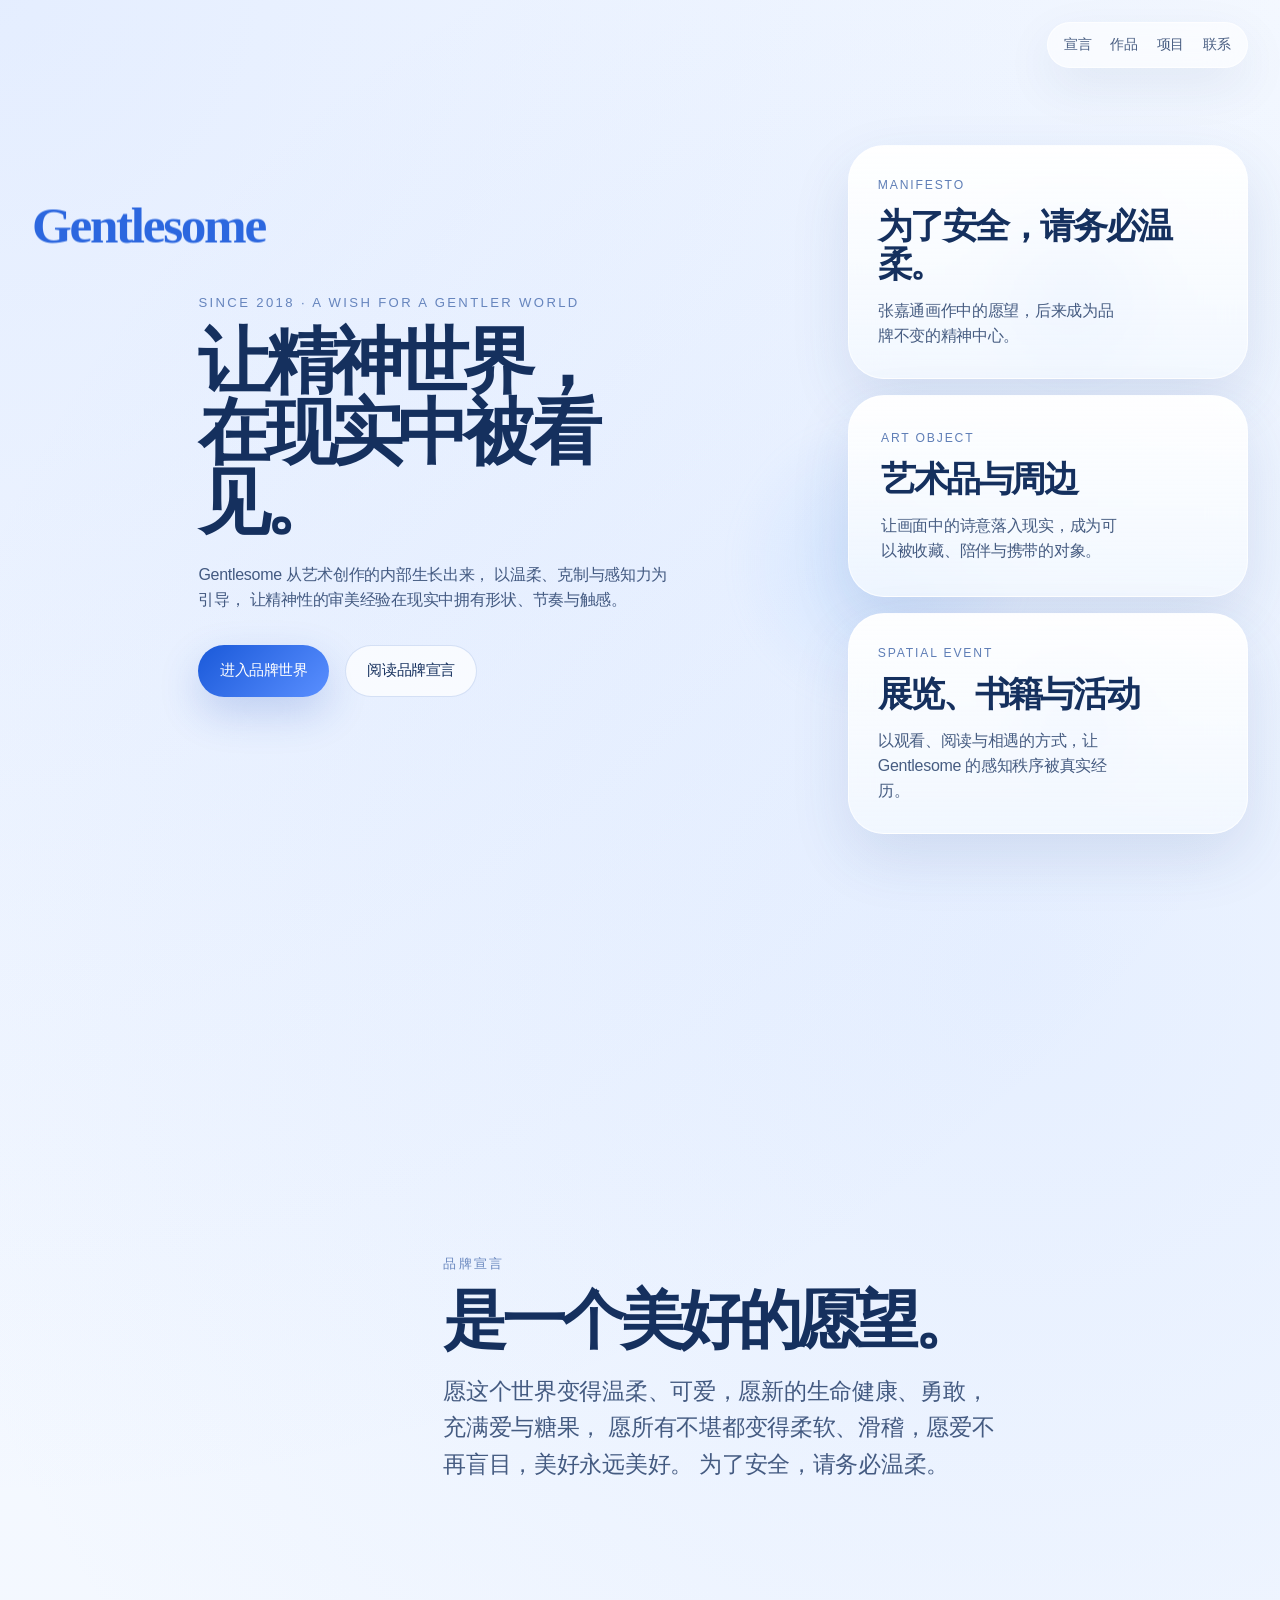
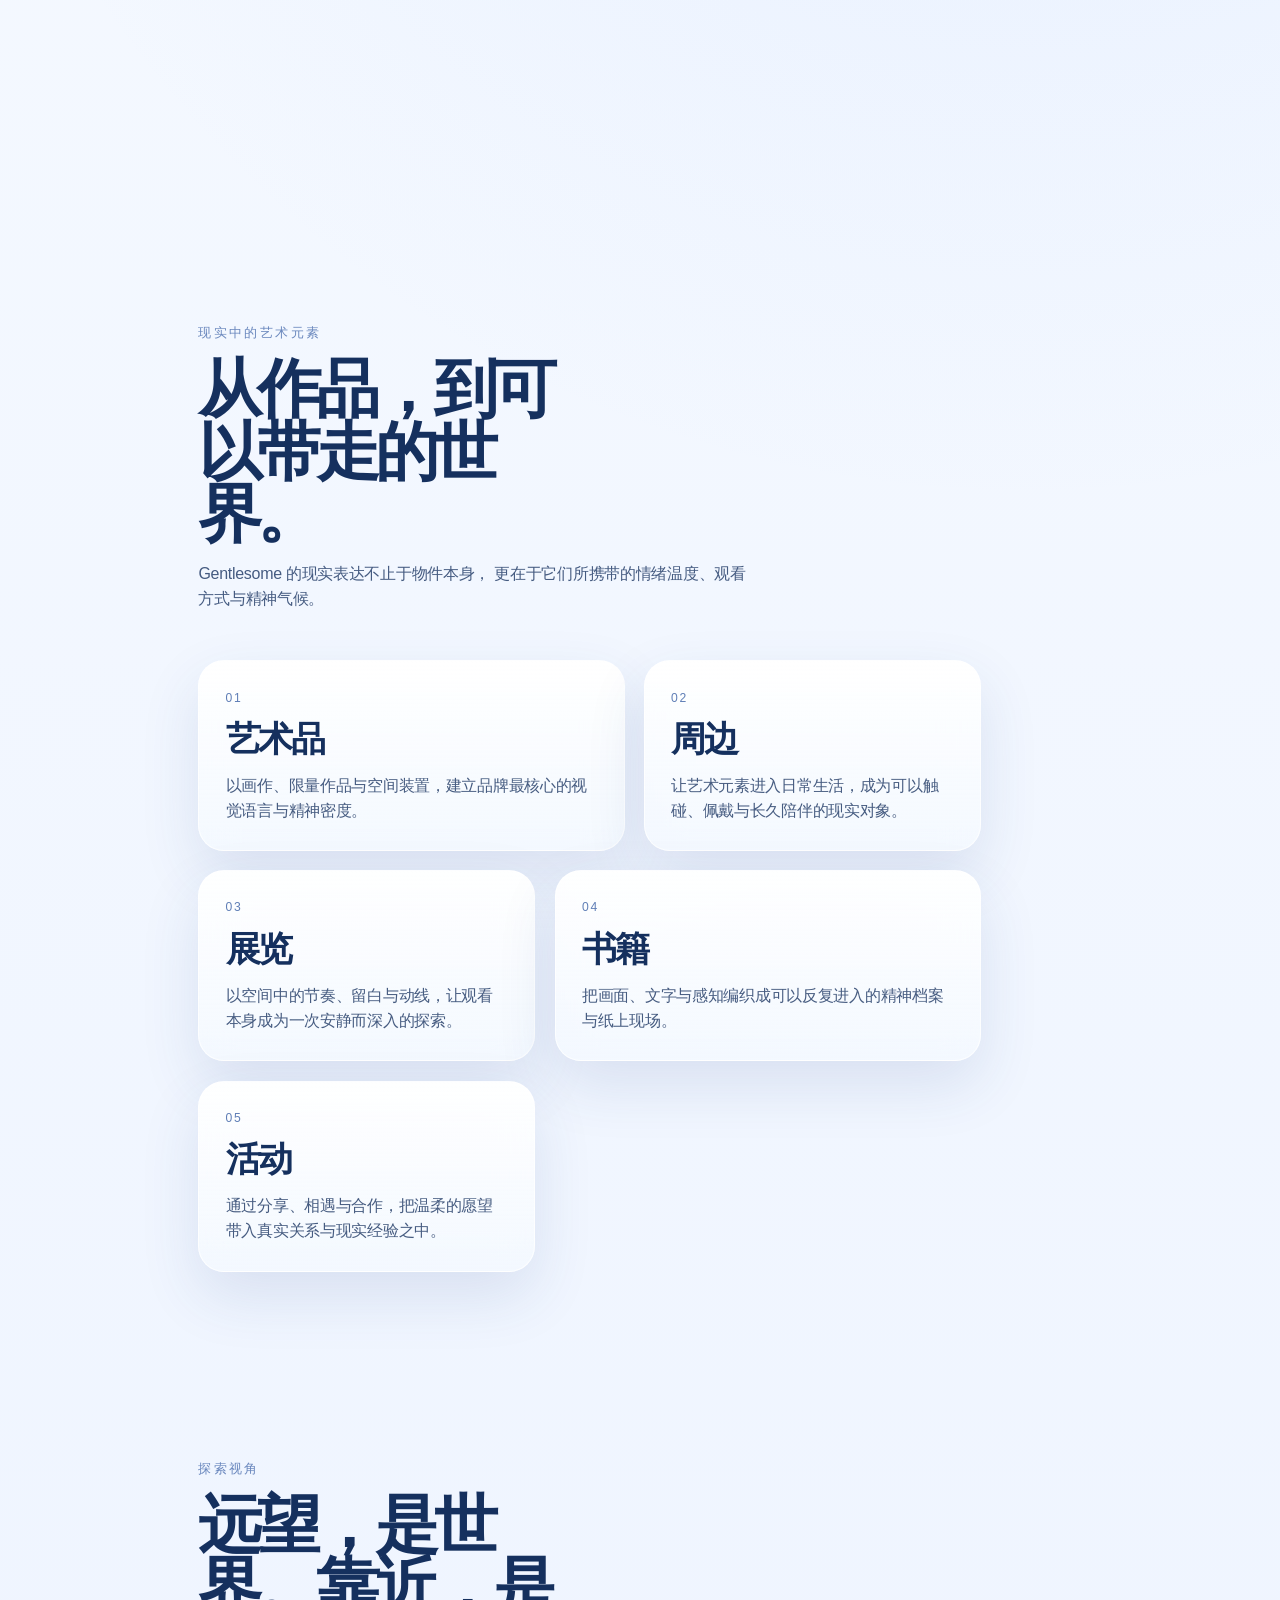
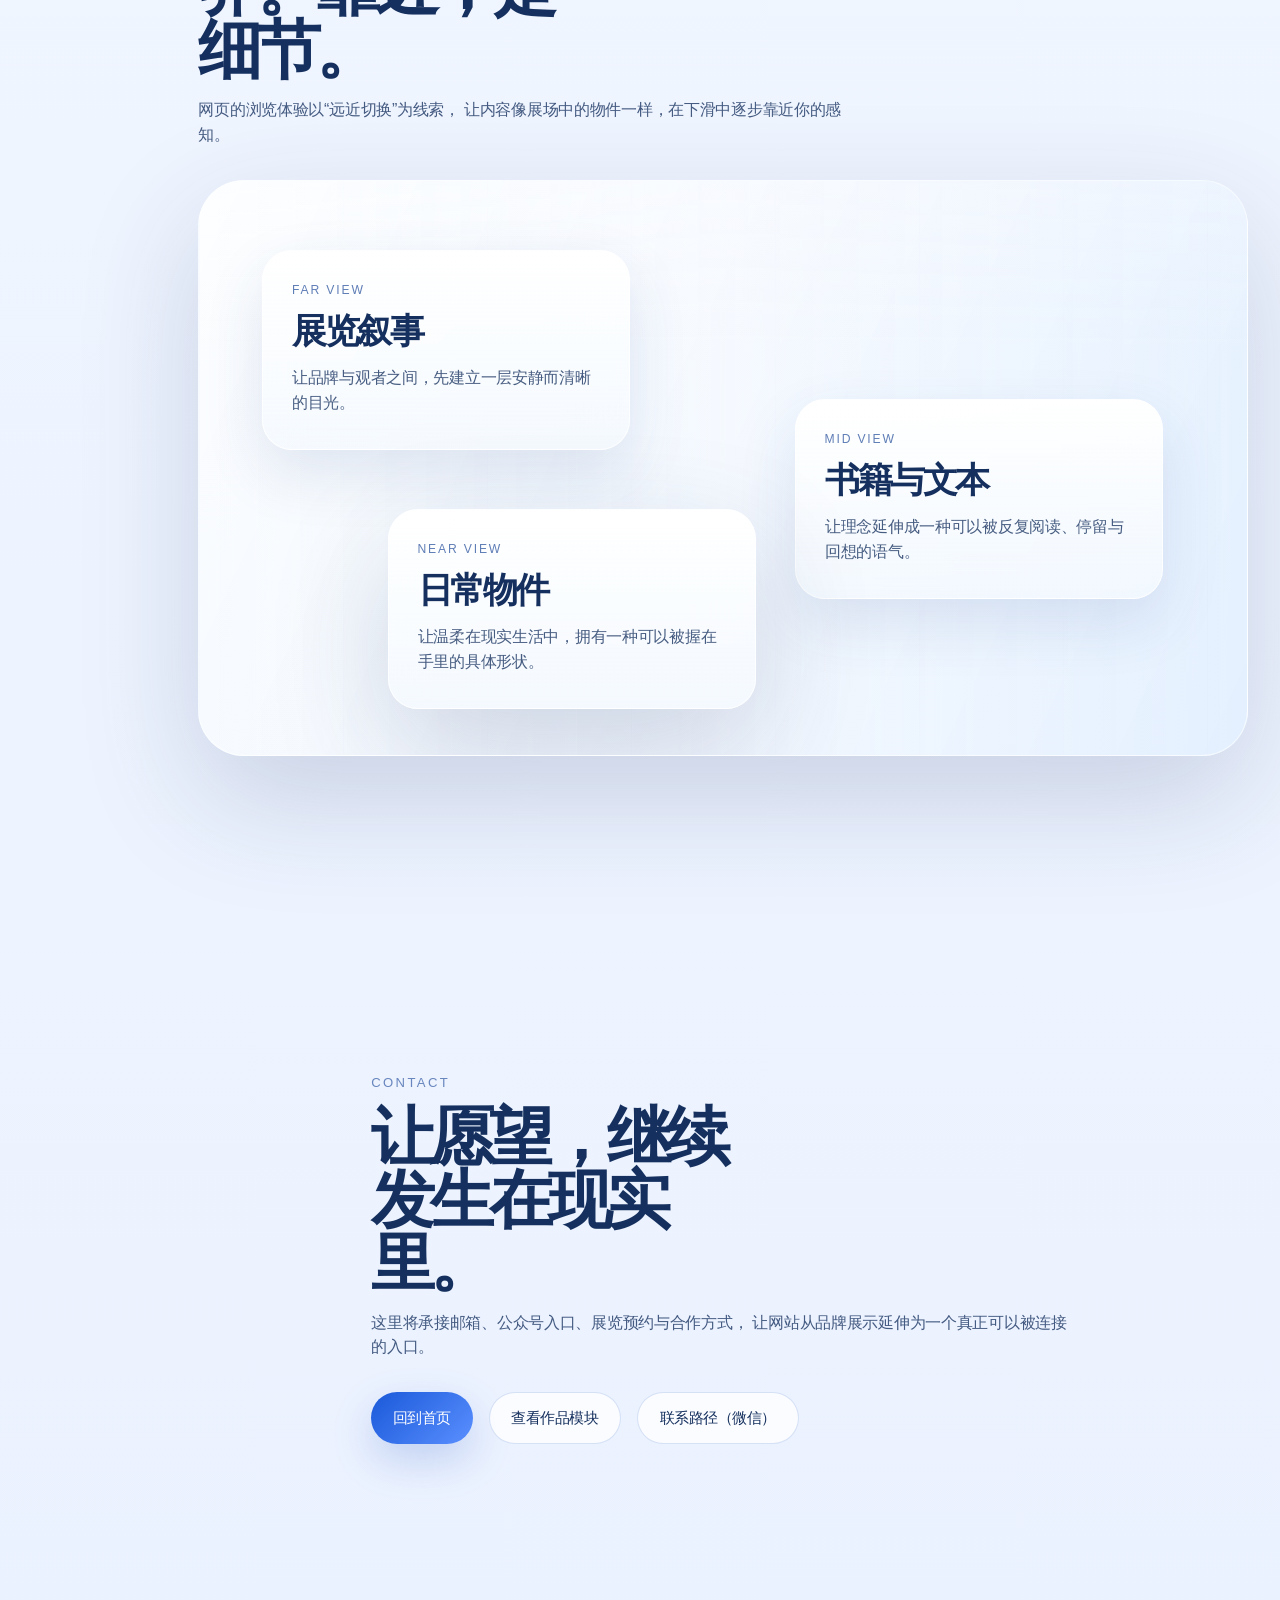
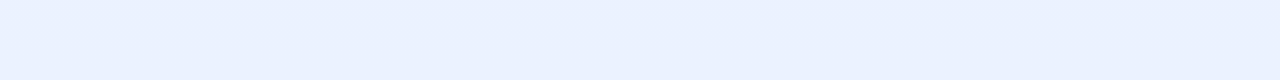
==== commit af1fa211: "Refine Gentlesome pages" ====
--- a/index.html
+++ b/index.html
@@ -18,7 +18,7 @@
         <a href="#manifesto">宣言</a>
         <a href="#collections">作品</a>
         <a href="#projects">项目</a>
-        <a href="#contact">联系</a>
+        <button type="button" data-open-contact>联系</button>
       </nav>
     </header>
 
@@ -41,31 +41,28 @@
           </div>
         </div>
 
-        <div class="hero-stage" aria-hidden="true">
+        <div class="hero-stage">
           <div class="orb orb-a"></div>
           <div class="orb orb-b"></div>
           <div class="orb orb-c"></div>
 
-          <article class="frame frame-left depth-layer reveal" data-speed="0.11">
+          <a class="frame frame-left depth-layer reveal panel-link" href="./history.html" data-speed="0.11">
             <span class="frame-label">Manifesto</span>
             <h2>为了安全，请务必温柔。</h2>
-            <p>三幅画作中的愿望，后来成为品牌不变的精神中心。</p>
-            <a class="card-link" href="./history.html">查看历史成因与三幅画作</a>
-          </article>
+            <p>张嘉通画作中的愿望，后来成为品牌不变的精神中心。</p>
+          </a>
 
-          <article class="frame frame-center depth-layer reveal" data-speed="0.18">
+          <a class="frame frame-center depth-layer reveal panel-link" href="./objects-store.html" data-speed="0.18">
             <span class="frame-label">Art Object</span>
             <h2>艺术品与周边</h2>
             <p>让画面中的诗意落入现实，成为可以被收藏、陪伴与携带的对象。</p>
-            <a class="card-link" href="./objects-store.html">可添加或可购买入口</a>
-          </article>
+          </a>
 
-          <article class="frame frame-right depth-layer reveal" data-speed="0.14">
+          <a class="frame frame-right depth-layer reveal panel-link" href="./programs.html" data-speed="0.14">
             <span class="frame-label">Spatial Event</span>
             <h2>展览、书籍与活动</h2>
             <p>以观看、阅读与相遇的方式，让 Gentlesome 的感知秩序被真实经历。</p>
-            <a class="card-link" href="./programs.html">可添加与修改入口</a>
-          </article>
+          </a>
         </div>
       </section>
 
@@ -89,45 +86,42 @@
             Gentlesome 的现实表达不止于物件本身，
             更在于它们所携带的情绪温度、观看方式与精神气候。
           </p>
-          <p class="section-intro section-entry">
-            <a class="card-link" href="./carry-world.html">进入五个可点击窗口（可添加删除）</a>
-          </p>
         </div>
 
         <div class="card-grid">
-          <article class="feature-card reveal">
+          <a class="feature-card reveal panel-link" href="./carry-world.html#item-1">
             <span class="feature-index">01</span>
-            <h3><a class="card-link" href="./carry-world.html#item-1">艺术品</a></h3>
+            <h3>艺术品</h3>
             <p>以画作、限量作品与空间装置，建立品牌最核心的视觉语言与精神密度。</p>
-          </article>
+          </a>
 
-          <article class="feature-card reveal">
+          <a class="feature-card reveal panel-link" href="./carry-world.html#item-2">
             <span class="feature-index">02</span>
-            <h3><a class="card-link" href="./carry-world.html#item-2">周边</a></h3>
+            <h3>周边</h3>
             <p>让艺术元素进入日常生活，成为可以触碰、佩戴与长久陪伴的现实对象。</p>
-          </article>
+          </a>
 
-          <article class="feature-card reveal">
+          <a class="feature-card reveal panel-link" href="./carry-world.html#item-3">
             <span class="feature-index">03</span>
-            <h3><a class="card-link" href="./carry-world.html#item-3">展览</a></h3>
+            <h3>展览</h3>
             <p>以空间中的节奏、留白与动线，让观看本身成为一次安静而深入的探索。</p>
-          </article>
+          </a>
 
-          <article class="feature-card reveal">
+          <a class="feature-card reveal panel-link" href="./carry-world.html#item-4">
             <span class="feature-index">04</span>
-            <h3><a class="card-link" href="./carry-world.html#item-4">书籍</a></h3>
+            <h3>书籍</h3>
             <p>把画面、文字与感知编织成可以反复进入的精神档案与纸上现场。</p>
-          </article>
+          </a>
 
-          <article class="feature-card reveal">
+          <a class="feature-card reveal panel-link" href="./carry-world.html#item-5">
             <span class="feature-index">05</span>
-            <h3><a class="card-link" href="./carry-world.html#item-5">活动</a></h3>
+            <h3>活动</h3>
             <p>通过分享、相遇与合作，把温柔的愿望带入真实关系与现实经验之中。</p>
-          </article>
+          </a>
         </div>
       </section>
 
-      <section class="panel perspective" id="projects">
+      <section class="panel perspective perspective-redesign" id="projects">
         <div class="section-copy reveal">
           <p class="eyebrow">探索视角</p>
           <h2>远望，是世界。靠近，是细节。</h2>
@@ -137,35 +131,24 @@
           </p>
         </div>
 
-        <div class="perspective-stage">
-          <article class="depth-card depth-card-far depth-layer reveal" data-speed="0.09">
+        <div class="perspective-stage perspective-ribbon">
+          <a class="depth-card depth-card-far depth-layer reveal panel-link" href="./programs.html" data-speed="0.09">
             <span class="depth-kicker">Far View</span>
             <h3>展览叙事</h3>
             <p>让品牌与观者之间，先建立一层安静而清晰的目光。</p>
-          </article>
+          </a>
 
-          <article class="depth-card depth-card-mid depth-layer reveal" data-speed="0.14">
+          <a class="depth-card depth-card-mid depth-layer reveal panel-link" href="./programs.html" data-speed="0.14">
             <span class="depth-kicker">Mid View</span>
             <h3>书籍与文本</h3>
             <p>让理念延伸成一种可以被反复阅读、停留与回想的语气。</p>
-          </article>
+          </a>
 
-          <article class="depth-card depth-card-near depth-layer reveal" data-speed="0.2">
+          <a class="depth-card depth-card-near depth-layer reveal panel-link" href="./objects-store.html" data-speed="0.2">
             <span class="depth-kicker">Near View</span>
             <h3>日常物件</h3>
             <p>让温柔在现实生活中，拥有一种可以被握在手里的具体形状。</p>
-          </article>
-        </div>
-      </section>
-
-      <section class="panel statement">
-        <div class="statement-shell reveal">
-          <p class="eyebrow">品牌气质</p>
-          <h2>大气、留白、克制，但不冷淡。</h2>
-          <p class="section-intro">
-            页面以蓝色系、留白、低饱和背景与清晰的信息层次，
-            呈现一种简约、克制，却始终保有温度与距离感的品牌现场。
-          </p>
+          </a>
         </div>
       </section>
 
--- a/styles.css
+++ b/styles.css
@@ -62,7 +62,7 @@
 .logo {
   position: fixed;
   left: 2rem;
-  top: 31.5%;
+  top: 25%;
   display: inline-block;
   font-family: "Times New Roman", "Iowan Old Style", "Baskerville", serif;
   font-size: clamp(2.6rem, 4vw, 4.4rem);
@@ -139,11 +139,23 @@
   box-shadow: 0 18px 50px rgba(33, 63, 119, 0.08);
 }
 
-.site-nav a {
+.site-nav a,
+.site-nav button {
   position: relative;
 }
 
-.site-nav a::after {
+.site-nav button {
+  appearance: none;
+  border: 0;
+  padding: 0;
+  font: inherit;
+  color: inherit;
+  background: transparent;
+  cursor: pointer;
+}
+
+.site-nav a::after,
+.site-nav button::after {
   content: "";
   position: absolute;
   left: 0;
@@ -157,7 +169,9 @@
 }
 
 .site-nav a:hover::after,
-.site-nav a:focus-visible::after {
+.site-nav a:focus-visible::after,
+.site-nav button:hover::after,
+.site-nav button:focus-visible::after {
   transform: scaleX(1);
 }
 
@@ -348,15 +362,79 @@
   box-shadow: var(--shadow-soft);
 }
 
+.panel-link {
+  display: block;
+  position: relative;
+  color: inherit;
+  cursor: pointer;
+  outline: none;
+  isolation: isolate;
+  transition:
+    transform 520ms cubic-bezier(0.2, 0.72, 0.16, 1),
+    border-color 520ms cubic-bezier(0.2, 0.72, 0.16, 1),
+    box-shadow 520ms cubic-bezier(0.2, 0.72, 0.16, 1),
+    background 520ms cubic-bezier(0.2, 0.72, 0.16, 1);
+}
+
+.panel-link::after {
+  content: "";
+  position: absolute;
+  inset: 1px;
+  border-radius: inherit;
+  pointer-events: none;
+  background:
+    linear-gradient(135deg, rgba(255, 255, 255, 0.46), rgba(99, 145, 255, 0.1) 48%, rgba(255, 255, 255, 0));
+  opacity: 0;
+  transition: opacity 520ms cubic-bezier(0.2, 0.72, 0.16, 1);
+  z-index: -1;
+}
+
+.panel-link:hover,
+.panel-link:focus-visible {
+  transform: translateY(-5px);
+  border-color: rgba(94, 137, 220, 0.42);
+  box-shadow:
+    0 28px 72px rgba(42, 74, 138, 0.16),
+    0 0 0 1px rgba(92, 134, 218, 0.08);
+}
+
+.panel-link:hover::after,
+.panel-link:focus-visible::after {
+  opacity: 1;
+}
+
+.panel-link:active {
+  transform: translateY(-2px) scale(0.996);
+  transition-duration: 160ms;
+}
+
+.panel-link h2,
+.panel-link h3,
+.panel-link p,
+.panel-link span {
+  transition:
+    color 520ms cubic-bezier(0.2, 0.72, 0.16, 1),
+    opacity 520ms cubic-bezier(0.2, 0.72, 0.16, 1);
+}
+
+.panel-link:hover h2,
+.panel-link:hover h3,
+.panel-link:focus-visible h2,
+.panel-link:focus-visible h3 {
+  color: #1e56be;
+}
+
+.panel-link:hover p,
+.panel-link:focus-visible p {
+  color: rgba(21, 48, 94, 0.86);
+}
+
 .frame {
   position: relative;
   width: min(25rem, 100%);
   padding: 1.8rem;
   border-radius: var(--radius-xl);
   overflow: hidden;
-  transition:
-    box-shadow 240ms ease,
-    border-color 240ms ease;
 }
 
 .frame-left {
@@ -471,6 +549,7 @@
 .feature-card {
   padding: 1.65rem;
   border-radius: var(--radius-lg);
+  min-height: 100%;
 }
 
 .feature-card:nth-child(1),
@@ -503,6 +582,49 @@
     linear-gradient(180deg, rgba(251, 253, 255, 0.86), rgba(228, 239, 255, 0.9));
   border: 1px solid rgba(255, 255, 255, 0.62);
   box-shadow: var(--shadow-deep);
+}
+
+.perspective-redesign .section-copy {
+  max-width: 660px;
+}
+
+.perspective-ribbon {
+  min-height: 36rem;
+  border-radius: 46px;
+  background:
+    linear-gradient(115deg, rgba(255, 255, 255, 0.82), rgba(226, 239, 255, 0.88)),
+    repeating-linear-gradient(
+      90deg,
+      rgba(72, 119, 209, 0.08) 0,
+      rgba(72, 119, 209, 0.08) 1px,
+      transparent 1px,
+      transparent 9rem
+    );
+}
+
+.perspective-ribbon::before {
+  background:
+    linear-gradient(90deg, transparent 0%, rgba(44, 103, 223, 0.18) 49%, rgba(44, 103, 223, 0.18) 51%, transparent 100%),
+    linear-gradient(180deg, rgba(255, 255, 255, 0.24), transparent 38%);
+}
+
+.perspective-ribbon .depth-card {
+  min-height: 12.5rem;
+}
+
+.perspective-ribbon .depth-card-far {
+  left: 6%;
+  top: 12%;
+}
+
+.perspective-ribbon .depth-card-mid {
+  right: 8%;
+  top: 38%;
+}
+
+.perspective-ribbon .depth-card-near {
+  left: 18%;
+  bottom: 8%;
 }
 
 .perspective-stage::before,
@@ -655,18 +777,22 @@
 .editor-main {
   width: min(var(--max-width), 100%);
   margin: 0 auto;
-  padding: 7.8rem 2rem 4rem;
+  padding: 10.4rem 2rem 4rem;
 }
 
 .editor-main.editor-history {
   display: grid;
-  grid-template-columns: minmax(0, 0.95fr) minmax(0, 1.45fr);
-  gap: 1.2rem;
+  grid-template-columns: minmax(17rem, 0.72fr) minmax(0, 1.65fr);
+  gap: 1.4rem;
   align-items: start;
 }
 
 .editor-intro {
   max-width: 44rem;
+}
+
+.page-intro {
+  padding-top: 4.6rem;
 }
 
 .editor-intro h1 {
@@ -801,6 +927,206 @@
   color: var(--ink-soft);
 }
 
+.manifesto-artwork {
+  margin: 0;
+}
+
+.manifesto-artwork img {
+  display: block;
+  width: 100%;
+  border-radius: 18px;
+  box-shadow: var(--shadow-deep);
+}
+
+.manifesto-artwork figcaption {
+  display: grid;
+  gap: 0.48rem;
+  margin-top: 0.86rem;
+  color: rgba(21, 48, 94, 0.72);
+  font-size: 0.92rem;
+}
+
+.art-title,
+.art-author {
+  color: rgba(21, 48, 94, 0.8);
+  letter-spacing: -0.035em;
+}
+
+.art-title {
+  font-size: 1rem;
+}
+
+.art-wish {
+  max-width: 56rem;
+  color: rgba(21, 48, 94, 0.76);
+  font-size: clamp(0.95rem, 1.5vw, 1.08rem);
+  line-height: 1.7;
+  letter-spacing: -0.025em;
+}
+
+.art-author {
+  justify-self: end;
+}
+
+.manifesto-origin p {
+  margin: 0.8rem 0 0;
+  color: var(--ink-soft);
+  line-height: 1.6;
+}
+
+.manifesto-combined {
+  display: block;
+}
+
+.manifesto-combined .manifesto-origin {
+  margin-top: 1rem;
+  padding: 1.2rem;
+  border-radius: 22px;
+  background:
+    radial-gradient(circle at 18% 10%, rgba(153, 190, 255, 0.2), transparent 34%),
+    linear-gradient(180deg, rgba(255, 255, 255, 0.72), rgba(235, 244, 255, 0.62));
+  border: 1px solid rgba(255, 255, 255, 0.68);
+}
+
+.archive-head {
+  display: flex;
+  align-items: flex-start;
+  justify-content: space-between;
+  gap: 1rem;
+}
+
+.archive-head .eyebrow {
+  margin-bottom: 0.35rem;
+}
+
+.spirit-archive {
+  grid-column: 1 / -1;
+}
+
+.spirit-list .item-row {
+  background:
+    linear-gradient(180deg, rgba(255, 255, 255, 0.78), rgba(244, 249, 255, 0.62));
+}
+
+.item-source {
+  display: block;
+  margin-top: 0.72rem;
+  color: rgba(33, 76, 154, 0.65);
+  font-size: 0.86rem;
+}
+
+.carry-editor-grid {
+  grid-template-columns: minmax(0, 1.15fr) minmax(14rem, 0.42fr);
+  align-items: stretch;
+}
+
+.carry-control-card {
+  position: relative;
+  overflow: hidden;
+}
+
+.carry-control-card::before {
+  content: "";
+  position: absolute;
+  inset: 0;
+  pointer-events: none;
+  background:
+    linear-gradient(120deg, rgba(255, 255, 255, 0.2), transparent 34%),
+    radial-gradient(circle at 100% 0%, rgba(65, 121, 236, 0.12), transparent 36%);
+}
+
+.carry-atmosphere {
+  display: grid;
+  gap: 0.7rem;
+  align-content: center;
+  padding: 1.2rem;
+  border-radius: var(--radius-lg);
+  border: 1px solid rgba(255, 255, 255, 0.7);
+  background:
+    linear-gradient(180deg, rgba(255, 255, 255, 0.58), rgba(229, 240, 255, 0.48)),
+    repeating-linear-gradient(
+      180deg,
+      rgba(44, 103, 223, 0.06) 0,
+      rgba(44, 103, 223, 0.06) 1px,
+      transparent 1px,
+      transparent 2.4rem
+    );
+  box-shadow: var(--shadow-soft);
+}
+
+.carry-atmosphere span {
+  display: block;
+  padding: 0.72rem 0.8rem;
+  border-radius: 999px;
+  color: rgba(21, 48, 94, 0.68);
+  font-size: 0.78rem;
+  letter-spacing: 0.13em;
+  text-transform: uppercase;
+  background: rgba(255, 255, 255, 0.6);
+  border: 1px solid rgba(255, 255, 255, 0.72);
+}
+
+body[data-layout="carry"] .item-list {
+  counter-reset: carry-item;
+}
+
+body[data-layout="carry"] .item-row {
+  position: relative;
+  overflow: hidden;
+  padding: 1.12rem 1rem 1rem 4.6rem;
+  min-height: 8.2rem;
+  transition:
+    transform 420ms cubic-bezier(0.2, 0.72, 0.16, 1),
+    box-shadow 420ms cubic-bezier(0.2, 0.72, 0.16, 1);
+}
+
+body[data-layout="carry"] .item-row:hover {
+  transform: translateY(-3px);
+  box-shadow: 0 18px 46px rgba(42, 74, 138, 0.12);
+}
+
+body[data-layout="carry"] .item-row::before {
+  counter-increment: carry-item;
+  content: counter(carry-item, decimal-leading-zero);
+  position: absolute;
+  left: 1rem;
+  top: 1rem;
+  color: rgba(44, 103, 223, 0.52);
+  font-family: "Times New Roman", "Iowan Old Style", "Baskerville", serif;
+  font-size: 1.8rem;
+  line-height: 1;
+}
+
+body[data-layout="carry"] .item-row:nth-child(1) {
+  background:
+    radial-gradient(circle at 100% 0%, rgba(95, 145, 255, 0.18), transparent 34%),
+    rgba(255, 255, 255, 0.72);
+}
+
+body[data-layout="carry"] .item-row:nth-child(2) {
+  background:
+    linear-gradient(115deg, rgba(255, 255, 255, 0.72), rgba(229, 243, 255, 0.84)),
+    repeating-linear-gradient(90deg, rgba(44, 103, 223, 0.05) 0, rgba(44, 103, 223, 0.05) 1px, transparent 1px, transparent 1.2rem);
+}
+
+body[data-layout="carry"] .item-row:nth-child(3) {
+  background:
+    radial-gradient(circle at 12% 100%, rgba(62, 116, 226, 0.14), transparent 36%),
+    linear-gradient(180deg, rgba(255, 255, 255, 0.76), rgba(240, 247, 255, 0.78));
+}
+
+body[data-layout="carry"] .item-row:nth-child(4) {
+  background:
+    linear-gradient(90deg, rgba(255, 255, 255, 0.78), rgba(234, 244, 255, 0.7)),
+    repeating-linear-gradient(180deg, rgba(31, 74, 154, 0.05) 0, rgba(31, 74, 154, 0.05) 1px, transparent 1px, transparent 1.05rem);
+}
+
+body[data-layout="carry"] .item-row:nth-child(5) {
+  background:
+    radial-gradient(circle at 78% 20%, rgba(118, 165, 255, 0.24), transparent 32%),
+    linear-gradient(150deg, rgba(255, 255, 255, 0.76), rgba(229, 240, 255, 0.72));
+}
+
 .section-entry {
   margin-top: 1rem;
 }
@@ -891,7 +1217,7 @@
 }
 
 body[data-layout="carry"] .editor-grid {
-  grid-template-columns: minmax(0, 1.45fr);
+  grid-template-columns: minmax(0, 1.15fr) minmax(14rem, 0.42fr);
   justify-content: end;
 }
 
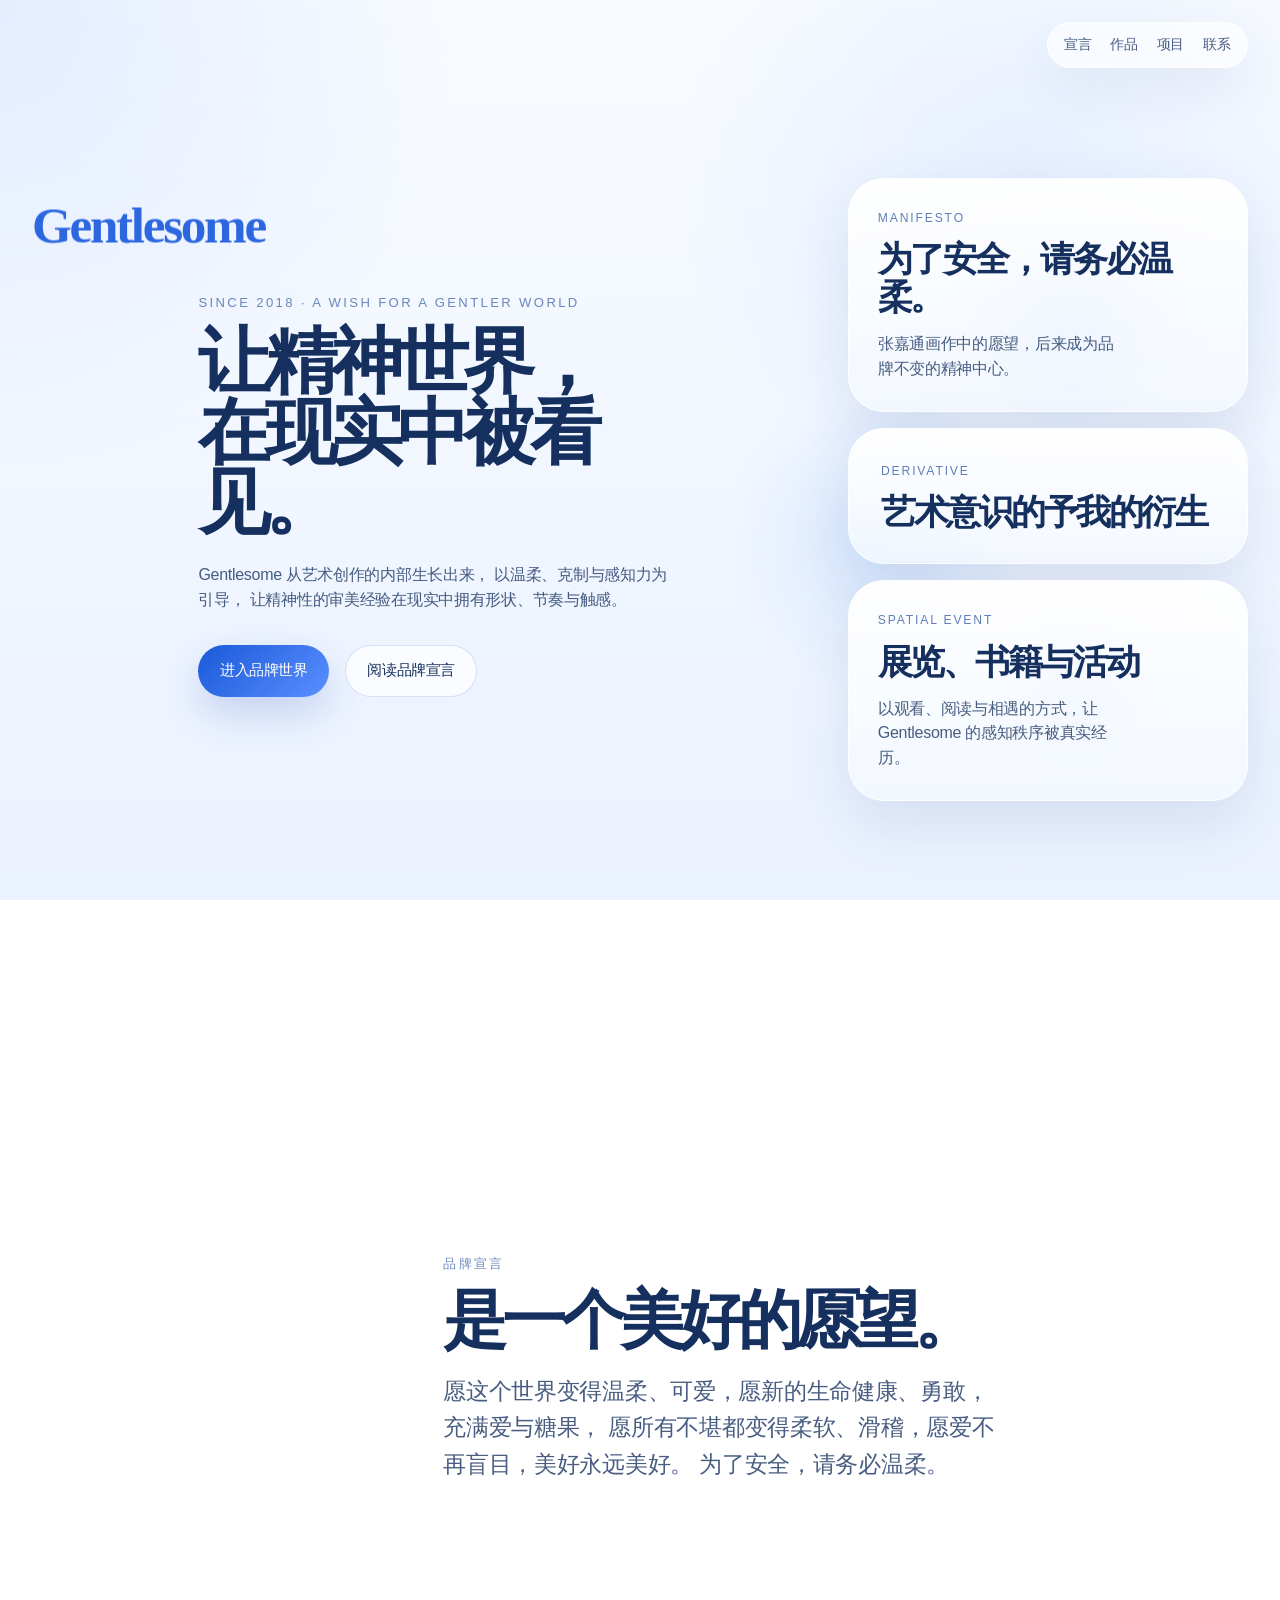
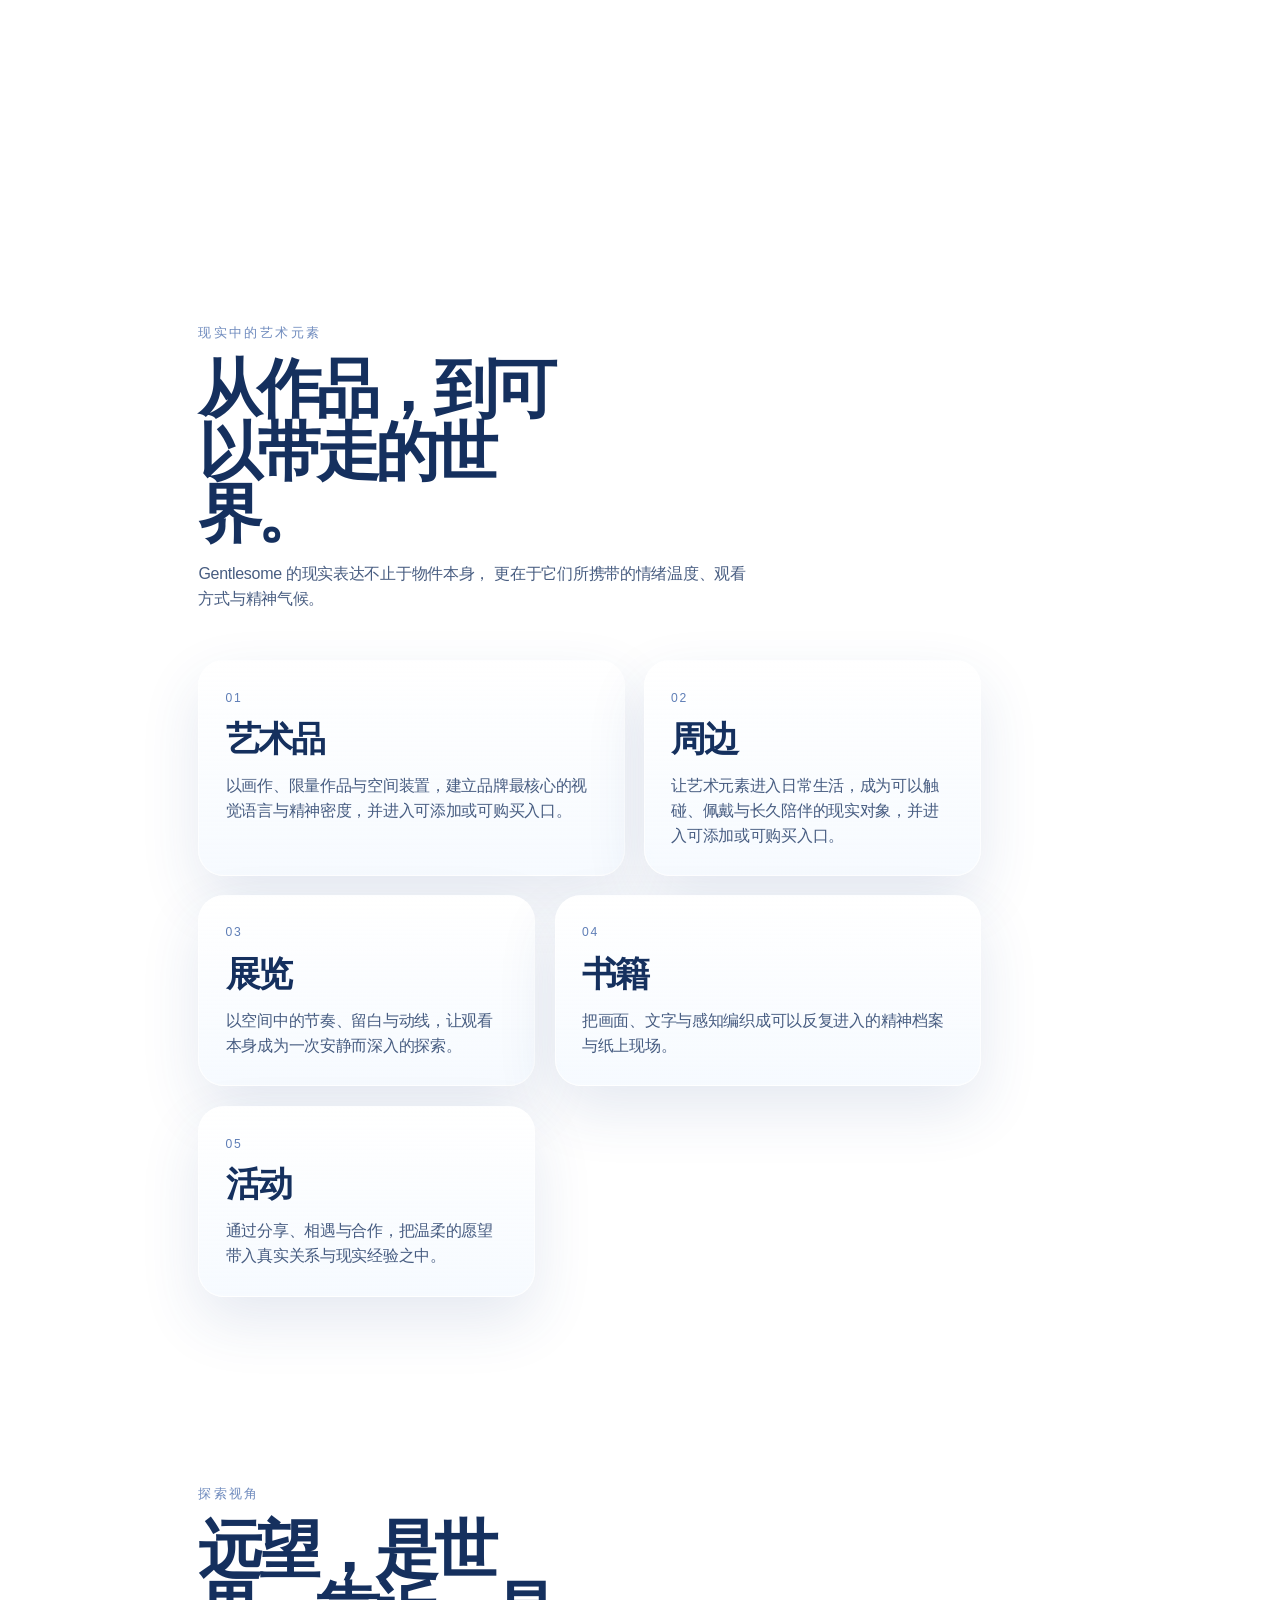
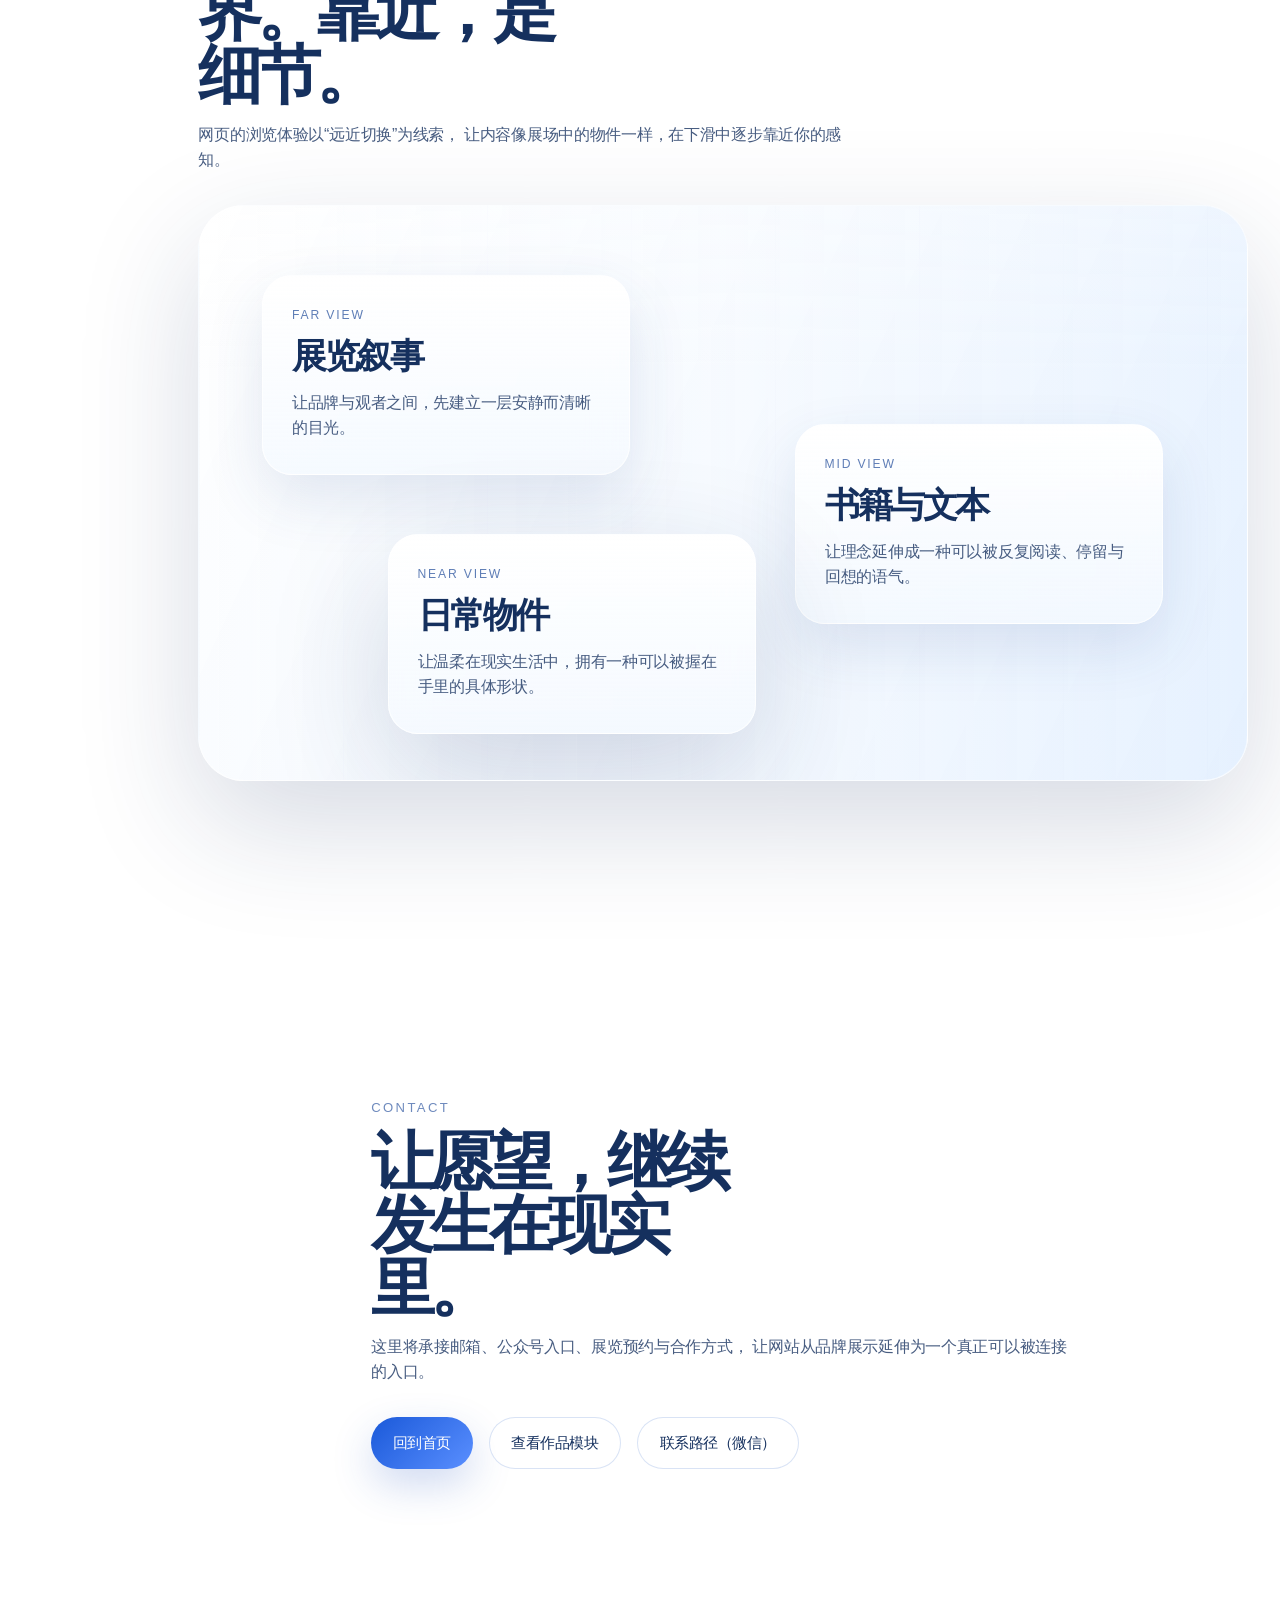
==== commit f3c98e78: "Add art consciousness page" ====
--- a/index.html
+++ b/index.html
@@ -52,10 +52,9 @@
             <p>张嘉通画作中的愿望，后来成为品牌不变的精神中心。</p>
           </a>
 
-          <a class="frame frame-center depth-layer reveal panel-link" href="./objects-store.html" data-speed="0.18">
-            <span class="frame-label">Art Object</span>
-            <h2>艺术品与周边</h2>
-            <p>让画面中的诗意落入现实，成为可以被收藏、陪伴与携带的对象。</p>
+          <a class="frame frame-center depth-layer reveal panel-link" href="./art-consciousness.html" data-speed="0.18">
+            <span class="frame-label">Derivative</span>
+            <h2>艺术意识的予我的衍生</h2>
           </a>
 
           <a class="frame frame-right depth-layer reveal panel-link" href="./programs.html" data-speed="0.14">
@@ -89,16 +88,16 @@
         </div>
 
         <div class="card-grid">
-          <a class="feature-card reveal panel-link" href="./carry-world.html#item-1">
+          <a class="feature-card reveal panel-link" href="./objects-store.html">
             <span class="feature-index">01</span>
             <h3>艺术品</h3>
-            <p>以画作、限量作品与空间装置，建立品牌最核心的视觉语言与精神密度。</p>
+            <p>以画作、限量作品与空间装置，建立品牌最核心的视觉语言与精神密度，并进入可添加或可购买入口。</p>
           </a>
 
-          <a class="feature-card reveal panel-link" href="./carry-world.html#item-2">
+          <a class="feature-card reveal panel-link" href="./objects-store.html">
             <span class="feature-index">02</span>
             <h3>周边</h3>
-            <p>让艺术元素进入日常生活，成为可以触碰、佩戴与长久陪伴的现实对象。</p>
+            <p>让艺术元素进入日常生活，成为可以触碰、佩戴与长久陪伴的现实对象，并进入可添加或可购买入口。</p>
           </a>
 
           <a class="feature-card reveal panel-link" href="./carry-world.html#item-3">
--- a/styles.css
+++ b/styles.css
@@ -36,7 +36,21 @@
     radial-gradient(circle at top left, rgba(88, 141, 255, 0.12), transparent 30%),
     radial-gradient(circle at 80% 20%, rgba(135, 177, 255, 0.14), transparent 28%),
     linear-gradient(180deg, var(--sky-top) 0%, var(--sky-bottom) 100%);
+  background-attachment: fixed;
   overflow-x: hidden;
+}
+
+body::before {
+  content: "";
+  position: fixed;
+  inset: 0;
+  z-index: 0;
+  pointer-events: none;
+  background: var(--art-tone-overlay, linear-gradient(180deg, transparent, transparent));
+  opacity: var(--art-tone-opacity, 0);
+  transition:
+    opacity 980ms cubic-bezier(0.22, 1, 0.36, 1),
+    background 980ms cubic-bezier(0.22, 1, 0.36, 1);
 }
 
 a {
@@ -774,6 +788,146 @@
   font-size: 1.2rem;
 }
 
+.art-consciousness-main {
+  padding-left: clamp(8.5rem, 13vw, 13rem);
+}
+
+.art-consciousness-page {
+  --art-tone-overlay: linear-gradient(180deg, transparent, transparent);
+  --art-tone-opacity: 0;
+}
+
+.art-consciousness-intro {
+  display: flex;
+  align-items: center;
+  min-height: 92vh;
+  padding-bottom: 10vh;
+}
+
+.art-piece {
+  position: relative;
+  min-height: 145vh;
+  display: flex;
+  align-items: center;
+  padding: 8rem 2rem 12rem;
+  isolation: isolate;
+}
+
+.art-piece-purple {
+  justify-content: flex-end;
+  padding-right: clamp(4rem, 10vw, 11rem);
+}
+
+.art-piece-green {
+  justify-content: flex-start;
+  margin-top: 34vh;
+  padding-left: clamp(3rem, 8vw, 9rem);
+}
+
+.art-piece-frame {
+  position: relative;
+  z-index: 2;
+  width: min(34rem, 48vw);
+  margin: 0;
+  padding: 0;
+  border-radius: 8px;
+  overflow: hidden;
+  border: 0.5px solid rgba(39, 82, 163, 0.12);
+  box-shadow:
+    0 34px 90px rgba(22, 44, 90, 0.12),
+    0 0 0 18px rgba(255, 255, 255, 0.05);
+}
+
+.art-piece-green .art-piece-frame {
+  width: min(36rem, 50vw);
+}
+
+.art-piece-frame img {
+  display: block;
+  width: 100%;
+  max-height: 54vh;
+  height: auto;
+  border-radius: 0;
+  transform-origin: center;
+}
+
+.art-crop-purple {
+  transform: scale(1.18);
+}
+
+.art-crop-green {
+  transform: scale(1.12);
+}
+
+.art-field {
+  position: absolute;
+  z-index: 1;
+  width: min(45rem, 56vw);
+  aspect-ratio: 1.36;
+  border-radius: 42% 58% 48% 52% / 48% 42% 58% 52%;
+  pointer-events: none;
+  filter: blur(0.1px);
+}
+
+.art-piece-purple .art-field {
+  right: clamp(2rem, 7vw, 8rem);
+  top: 50%;
+  transform: translateY(-50%) rotate(-5deg);
+  background:
+    radial-gradient(circle at 68% 34%, rgba(197, 188, 244, 0.5), transparent 36%),
+    linear-gradient(135deg, rgba(239, 238, 255, 0.52), rgba(229, 238, 255, 0.14));
+}
+
+.art-piece-green .art-field {
+  left: clamp(1.5rem, 5vw, 6rem);
+  top: 50%;
+  transform: translateY(-50%) rotate(4deg);
+  background:
+    radial-gradient(circle at 34% 42%, rgba(185, 224, 191, 0.52), transparent 38%),
+    linear-gradient(145deg, rgba(233, 249, 231, 0.5), rgba(228, 240, 255, 0.12));
+}
+
+.art-field::before {
+  content: "";
+  position: absolute;
+  inset: 9%;
+  border: 0.5px solid rgba(39, 82, 163, 0.12);
+  border-radius: inherit;
+}
+
+.art-field-line {
+  position: absolute;
+  height: 0.5px;
+  background: rgba(39, 82, 163, 0.14);
+  transform-origin: center;
+}
+
+.art-field-line-a {
+  width: 62%;
+  left: 7%;
+  top: 28%;
+  transform: rotate(-7deg);
+}
+
+.art-field-line-b {
+  width: 46%;
+  right: 10%;
+  bottom: 24%;
+  transform: rotate(9deg);
+}
+
+body[data-art-tone="purple"] {
+  --art-tone-overlay:
+    radial-gradient(circle at 72% 42%, rgba(190, 184, 244, 0.45), transparent 34%),
+    linear-gradient(180deg, rgba(247, 249, 255, 0.08), rgba(232, 230, 255, 0.3) 48%, rgba(235, 242, 255, 0.08));
+}
+
+body[data-art-tone="green"] {
+  --art-tone-overlay:
+    radial-gradient(circle at 32% 48%, rgba(184, 222, 191, 0.45), transparent 36%),
+    linear-gradient(180deg, rgba(247, 251, 255, 0.08), rgba(226, 246, 228, 0.3) 52%, rgba(235, 242, 255, 0.08));
+}
+
 .editor-main {
   width: min(var(--max-width), 100%);
   margin: 0 auto;
@@ -1272,6 +1426,25 @@
   .feature-card:nth-child(5) {
     grid-column: span 1;
   }
+
+  .art-consciousness-main {
+    padding-left: 0;
+  }
+
+  .art-piece-frame,
+  .art-piece-green .art-piece-frame {
+    width: min(70vw, 36rem);
+  }
+
+  .art-piece-purple,
+  .art-piece-green {
+    padding-left: 2rem;
+    padding-right: 2rem;
+  }
+
+  .art-field {
+    width: min(78vw, 40rem);
+  }
 }
 
 @media (max-width: 760px) {
@@ -1366,6 +1539,32 @@
     padding: 6.8rem 1rem 3rem;
   }
 
+  .art-consciousness-intro {
+    min-height: 84vh;
+  }
+
+  .art-piece {
+    min-height: 125vh;
+    padding: 5rem 1rem 7rem;
+    justify-content: center;
+  }
+
+  .art-piece-green {
+    margin-top: 18vh;
+  }
+
+  .art-piece-frame,
+  .art-piece-green .art-piece-frame {
+    width: min(82vw, 28rem);
+  }
+
+  .art-field {
+    width: 88vw;
+    left: 50% !important;
+    right: auto !important;
+    transform: translate(-50%, -50%) rotate(-3deg) !important;
+  }
+
   .works-grid {
     grid-template-columns: 1fr;
   }
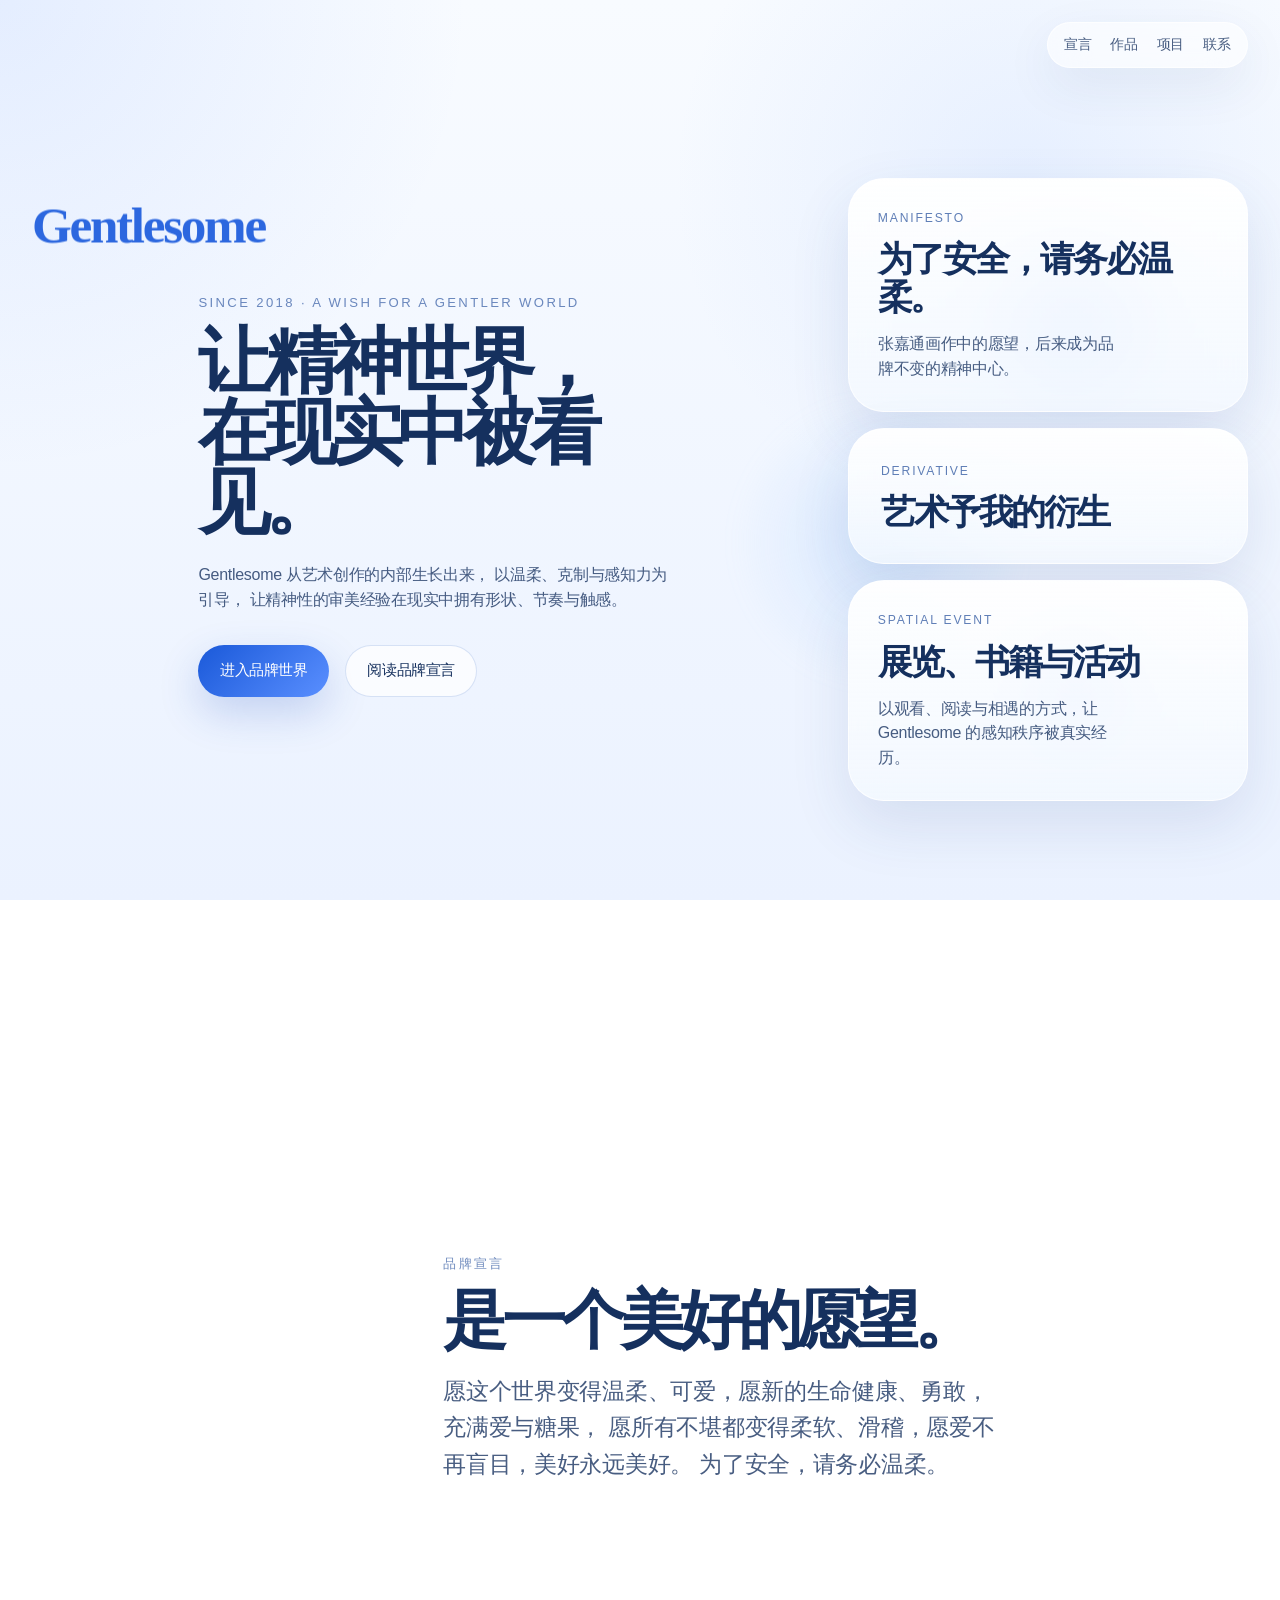
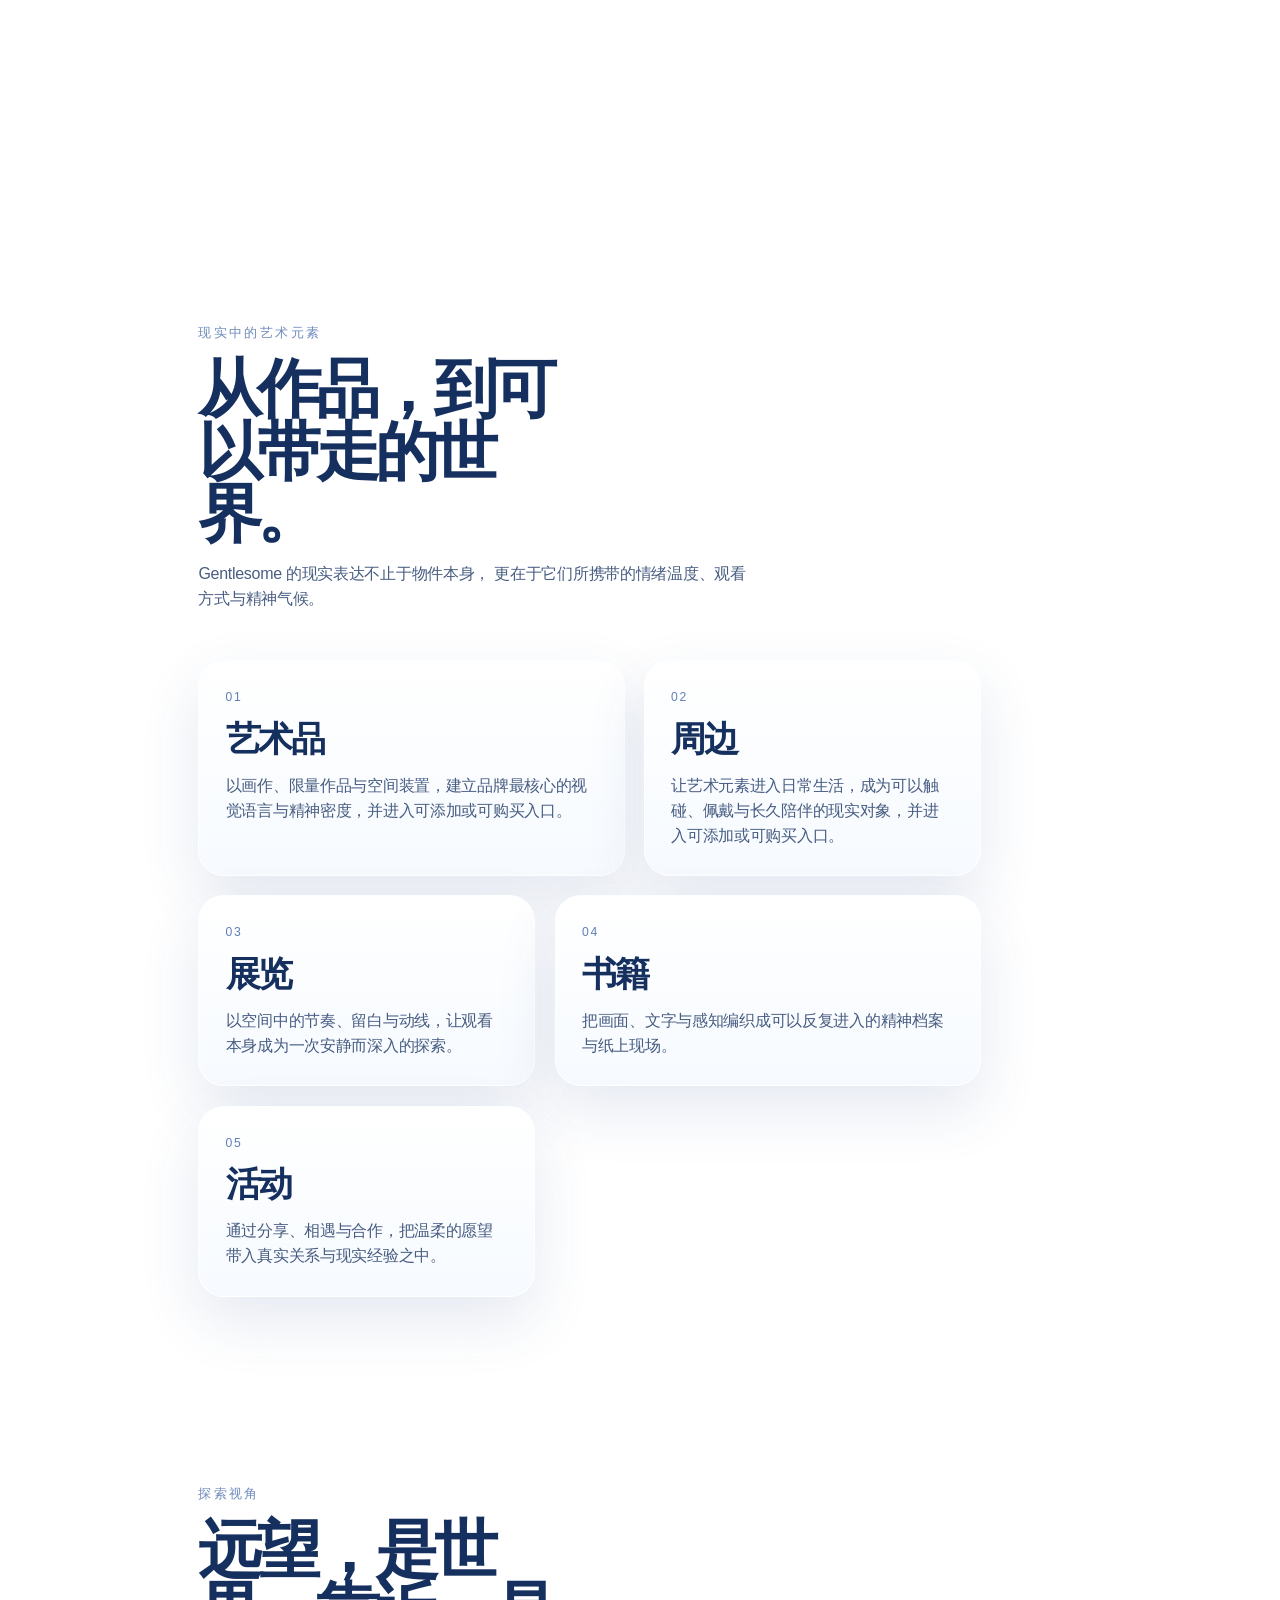
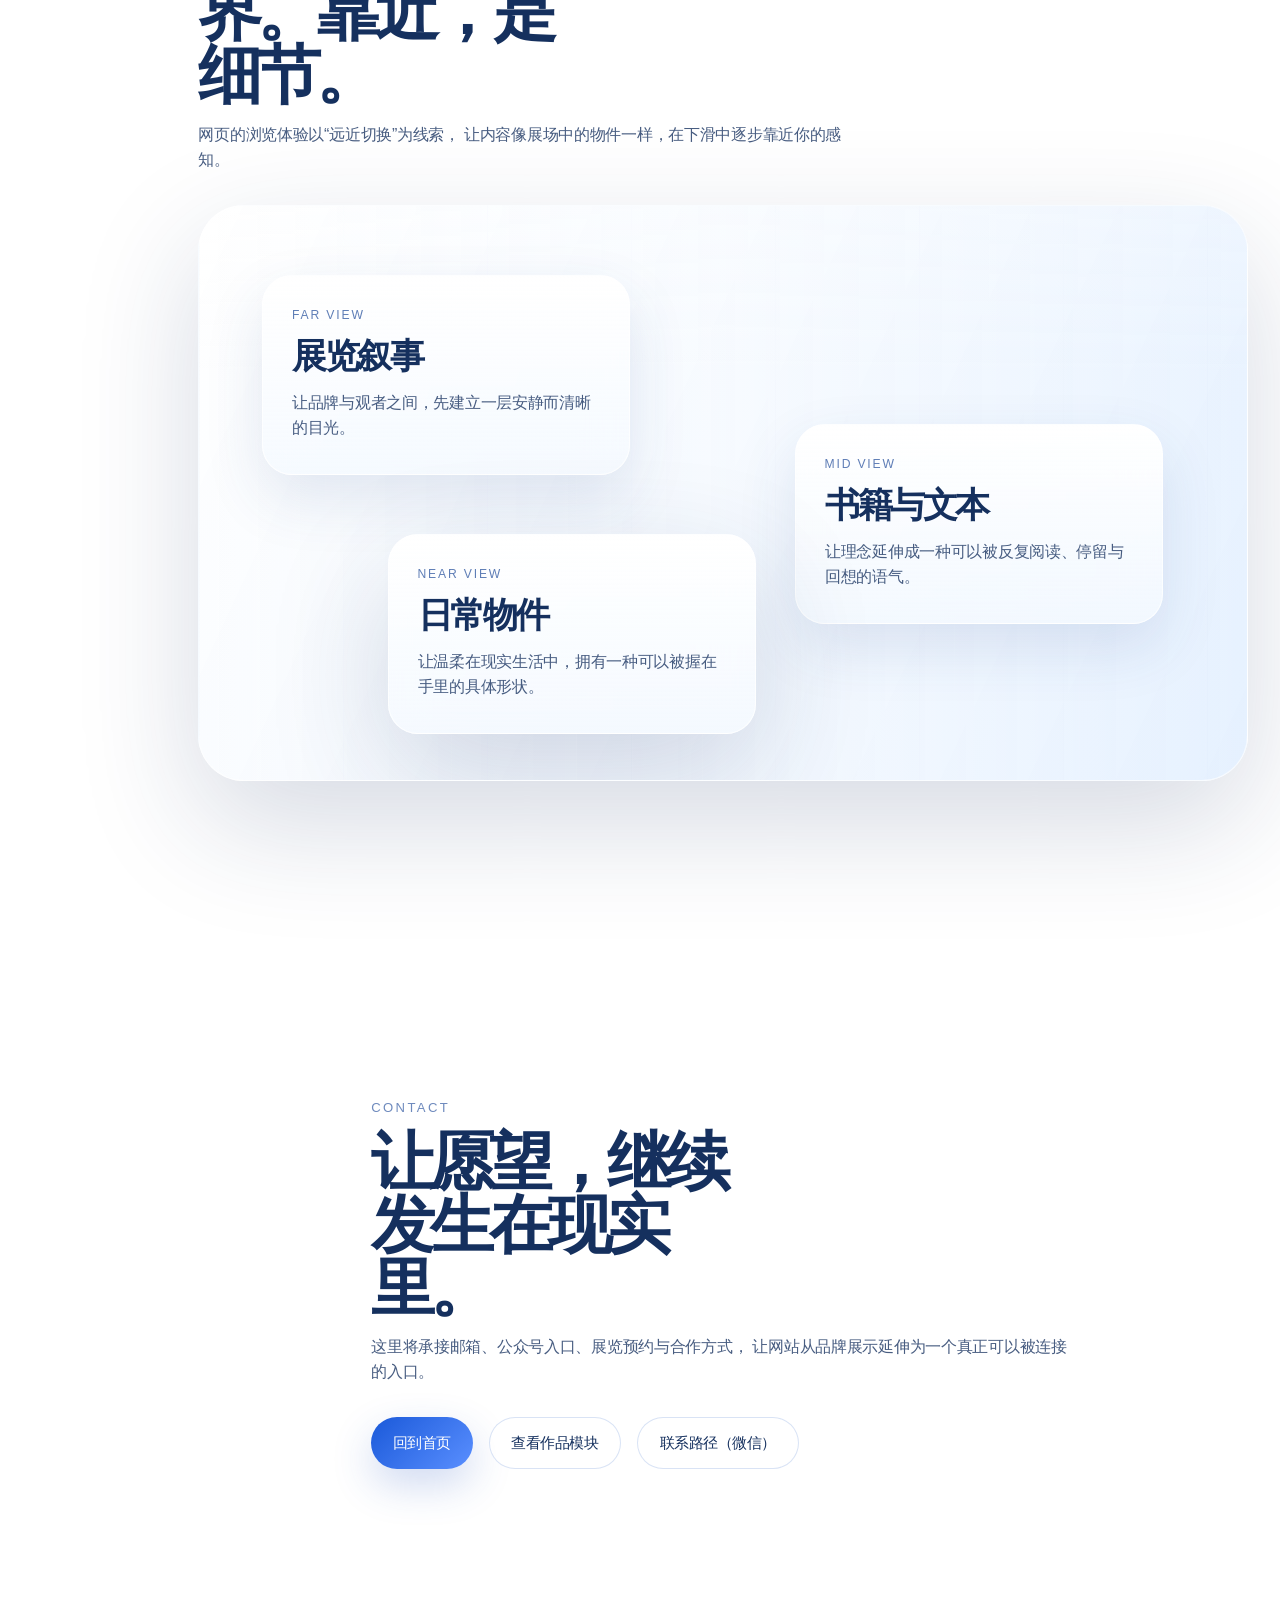
==== commit ff603cae: "Update logo personal space links" ====
--- a/index.html
+++ b/index.html
@@ -11,7 +11,7 @@
     <link rel="stylesheet" href="styles.css" />
   </head>
   <body>
-    <a class="logo" href="./index.html" aria-label="返回 Gentlesome 首页" data-logo="Gentlesome">Gentlesome</a>
+    <a class="logo" href="./login.html" aria-label="进入 Gentlesome 个人空间" data-logo="Gentlesome">Gentlesome</a>
 
     <header class="site-header">
       <nav class="site-nav" aria-label="主导航">
@@ -54,7 +54,7 @@
 
           <a class="frame frame-center depth-layer reveal panel-link" href="./art-consciousness.html" data-speed="0.18">
             <span class="frame-label">Derivative</span>
-            <h2>艺术意识的予我的衍生</h2>
+            <h2>艺术予我的衍生</h2>
           </a>
 
           <a class="frame frame-right depth-layer reveal panel-link" href="./programs.html" data-speed="0.14">
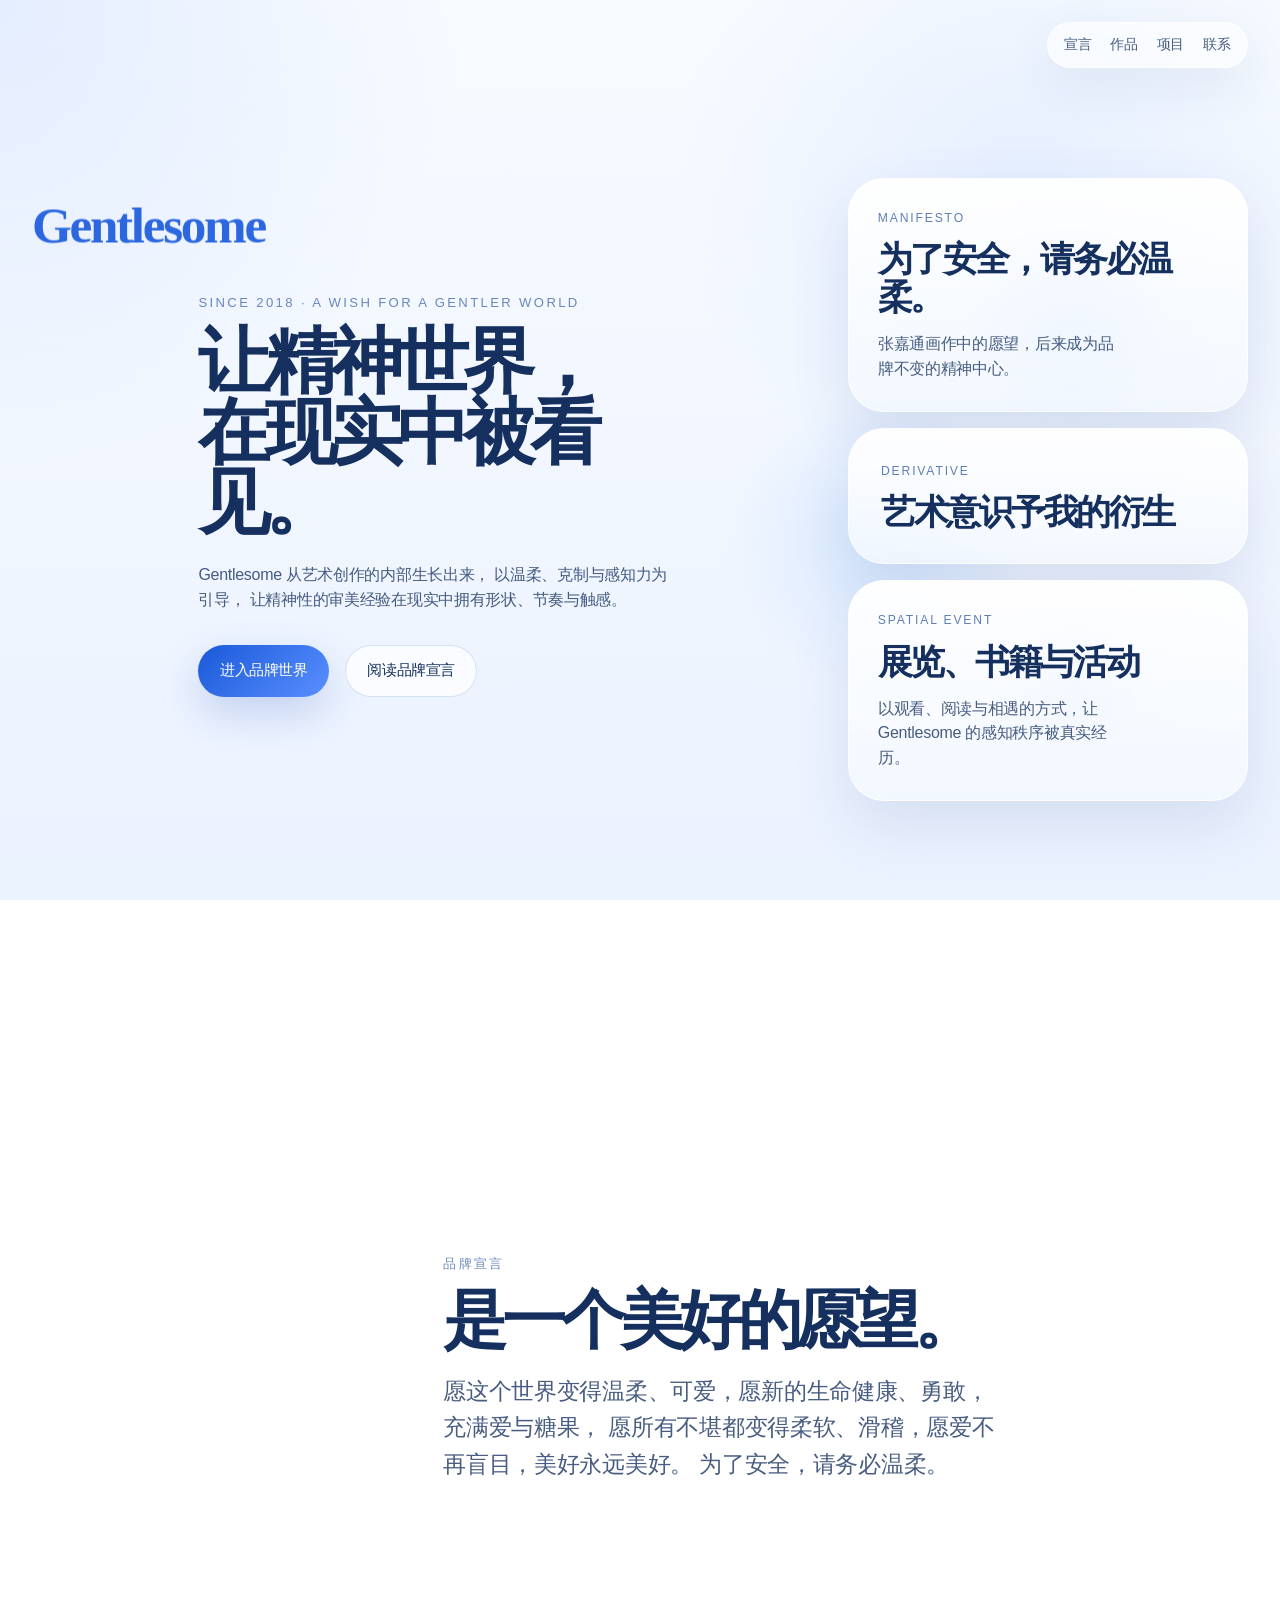
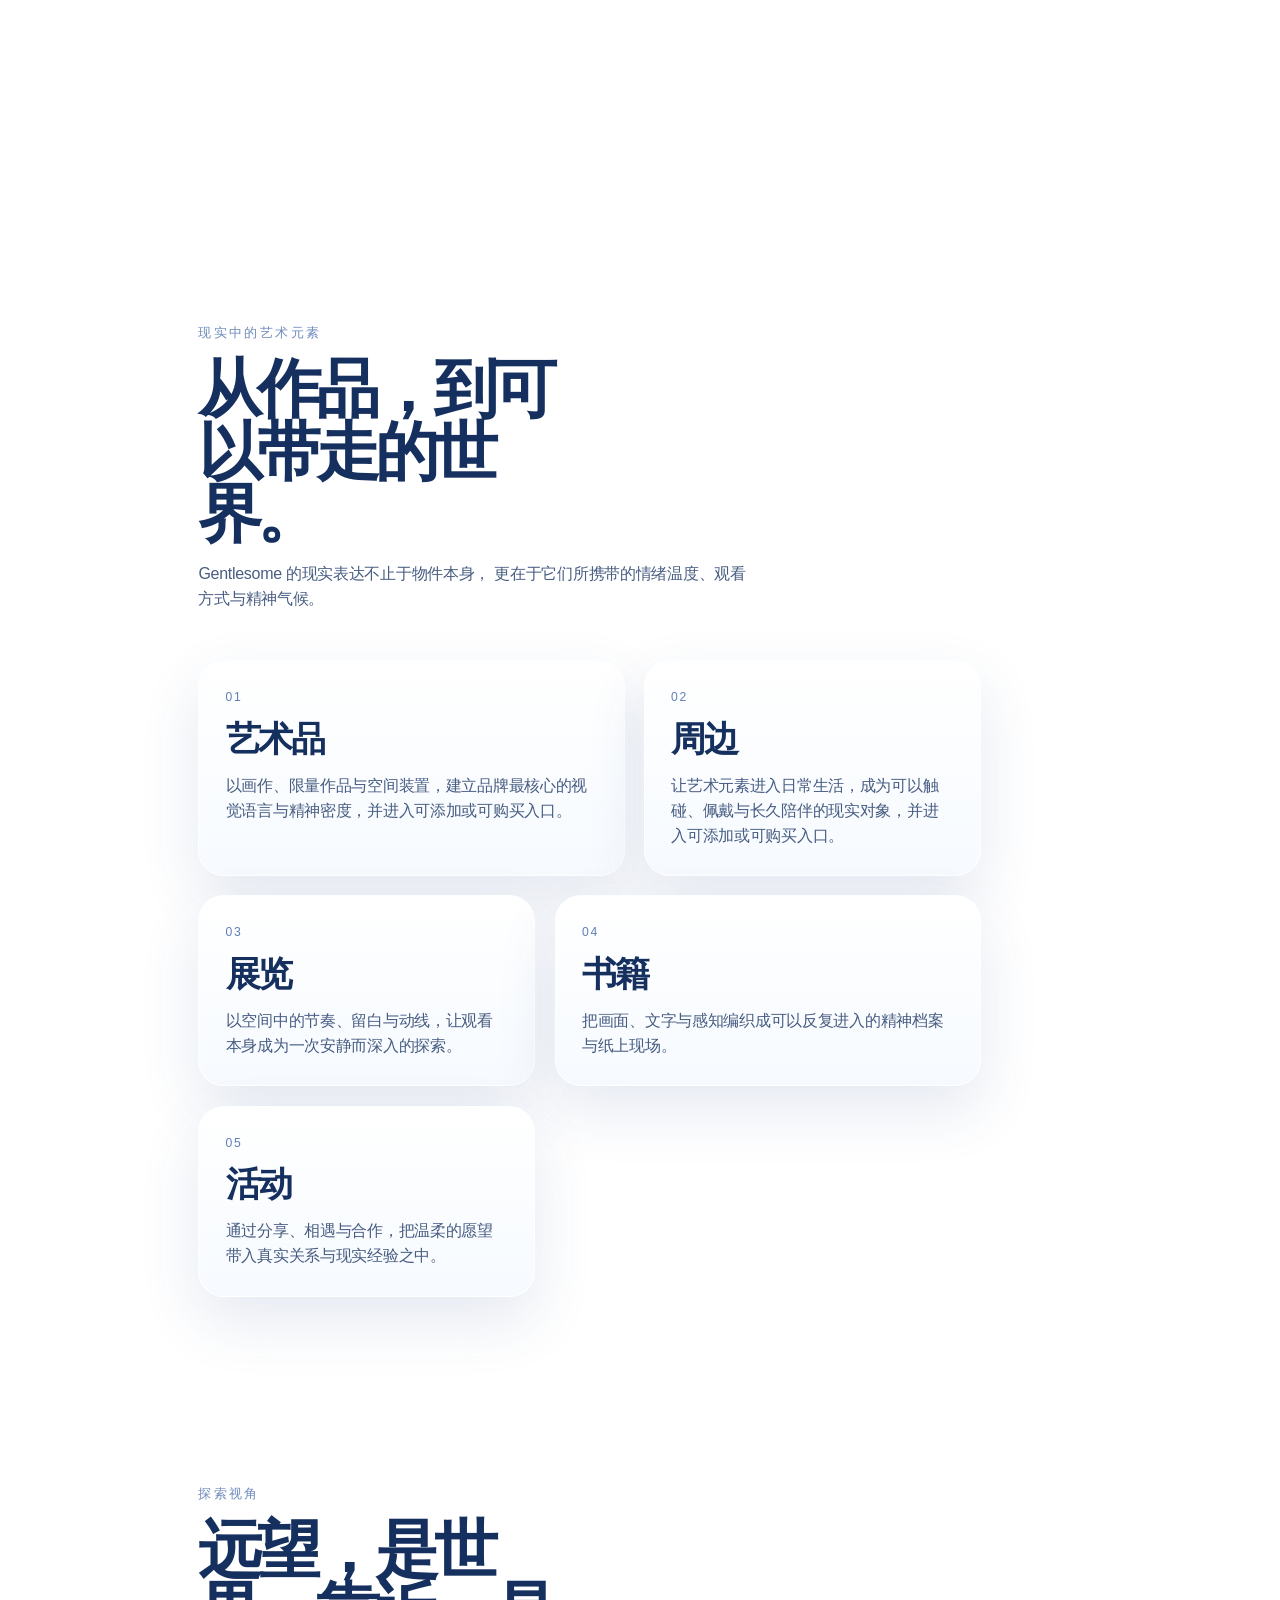
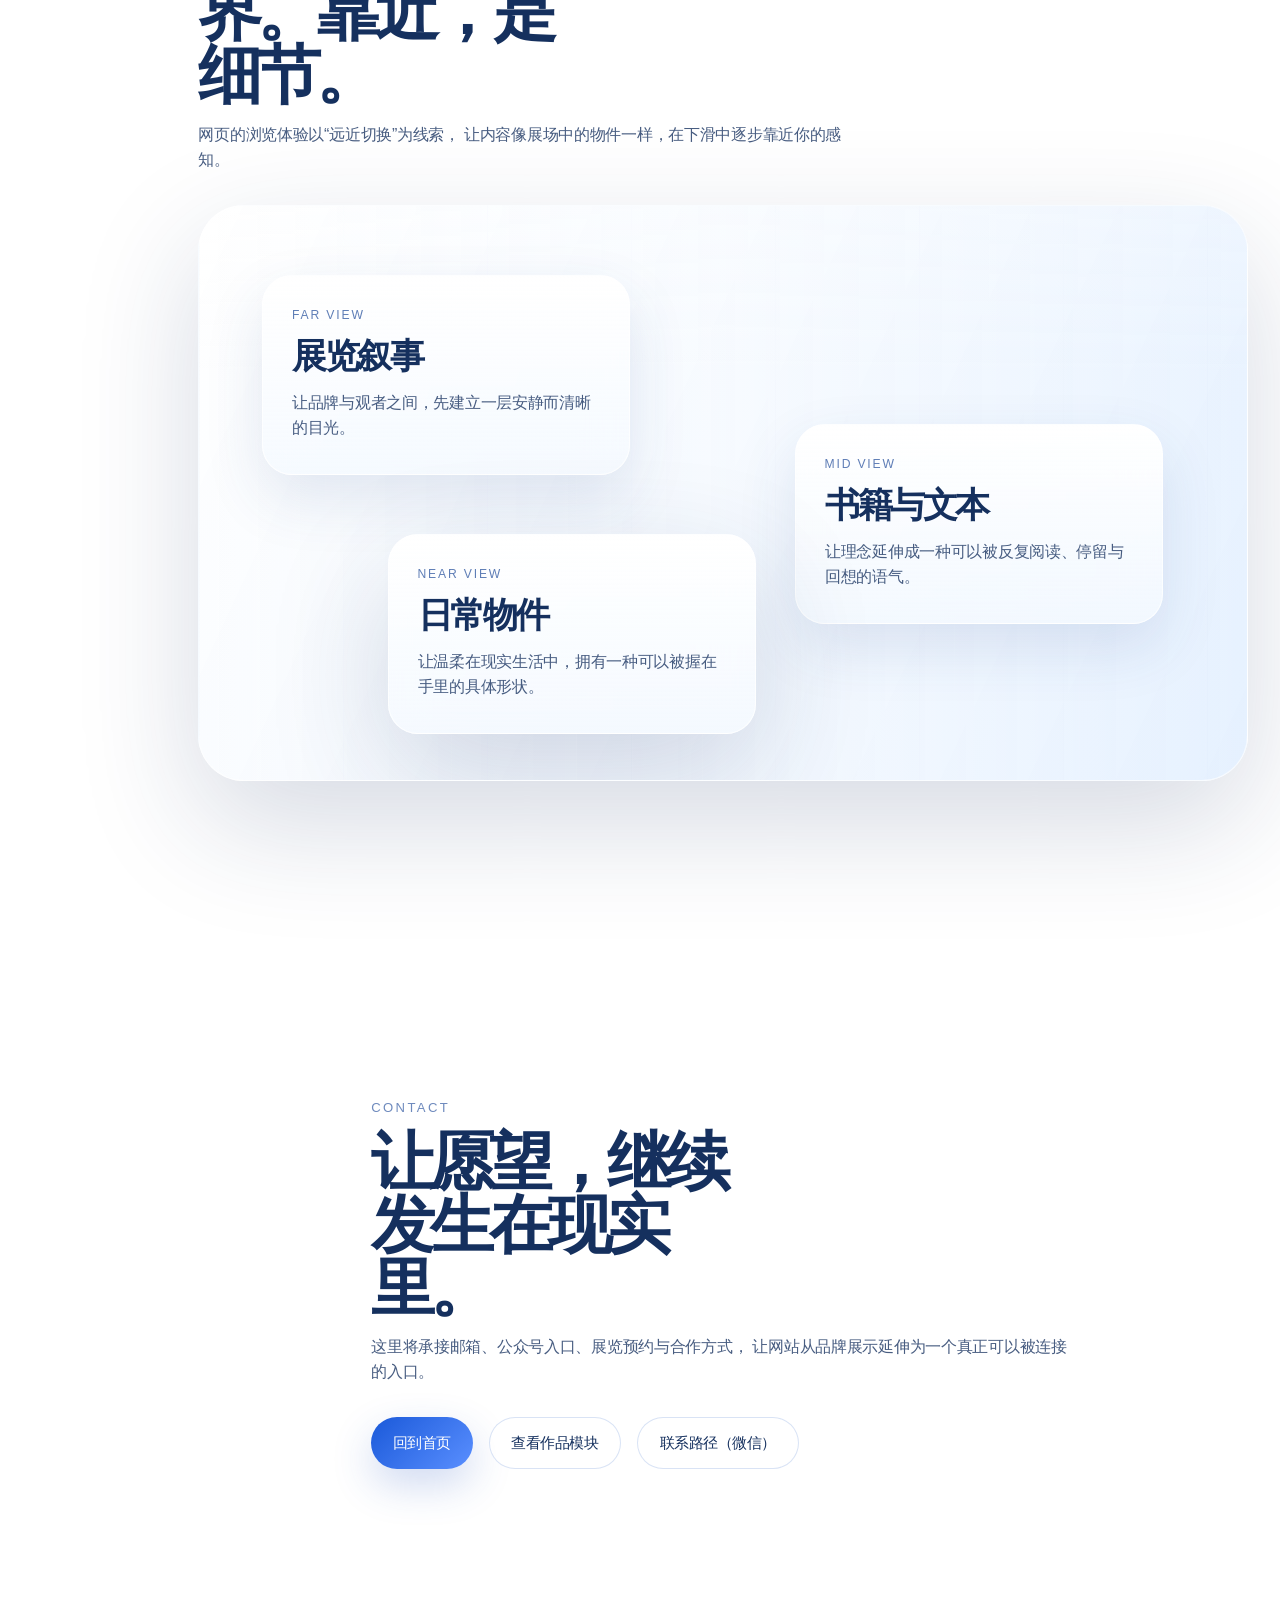
==== commit 8ef6e518: "Correct art consciousness title" ====
--- a/index.html
+++ b/index.html
@@ -54,7 +54,7 @@
 
           <a class="frame frame-center depth-layer reveal panel-link" href="./art-consciousness.html" data-speed="0.18">
             <span class="frame-label">Derivative</span>
-            <h2>艺术予我的衍生</h2>
+            <h2>艺术意识予我的衍生</h2>
           </a>
 
           <a class="frame frame-right depth-layer reveal panel-link" href="./programs.html" data-speed="0.14">
